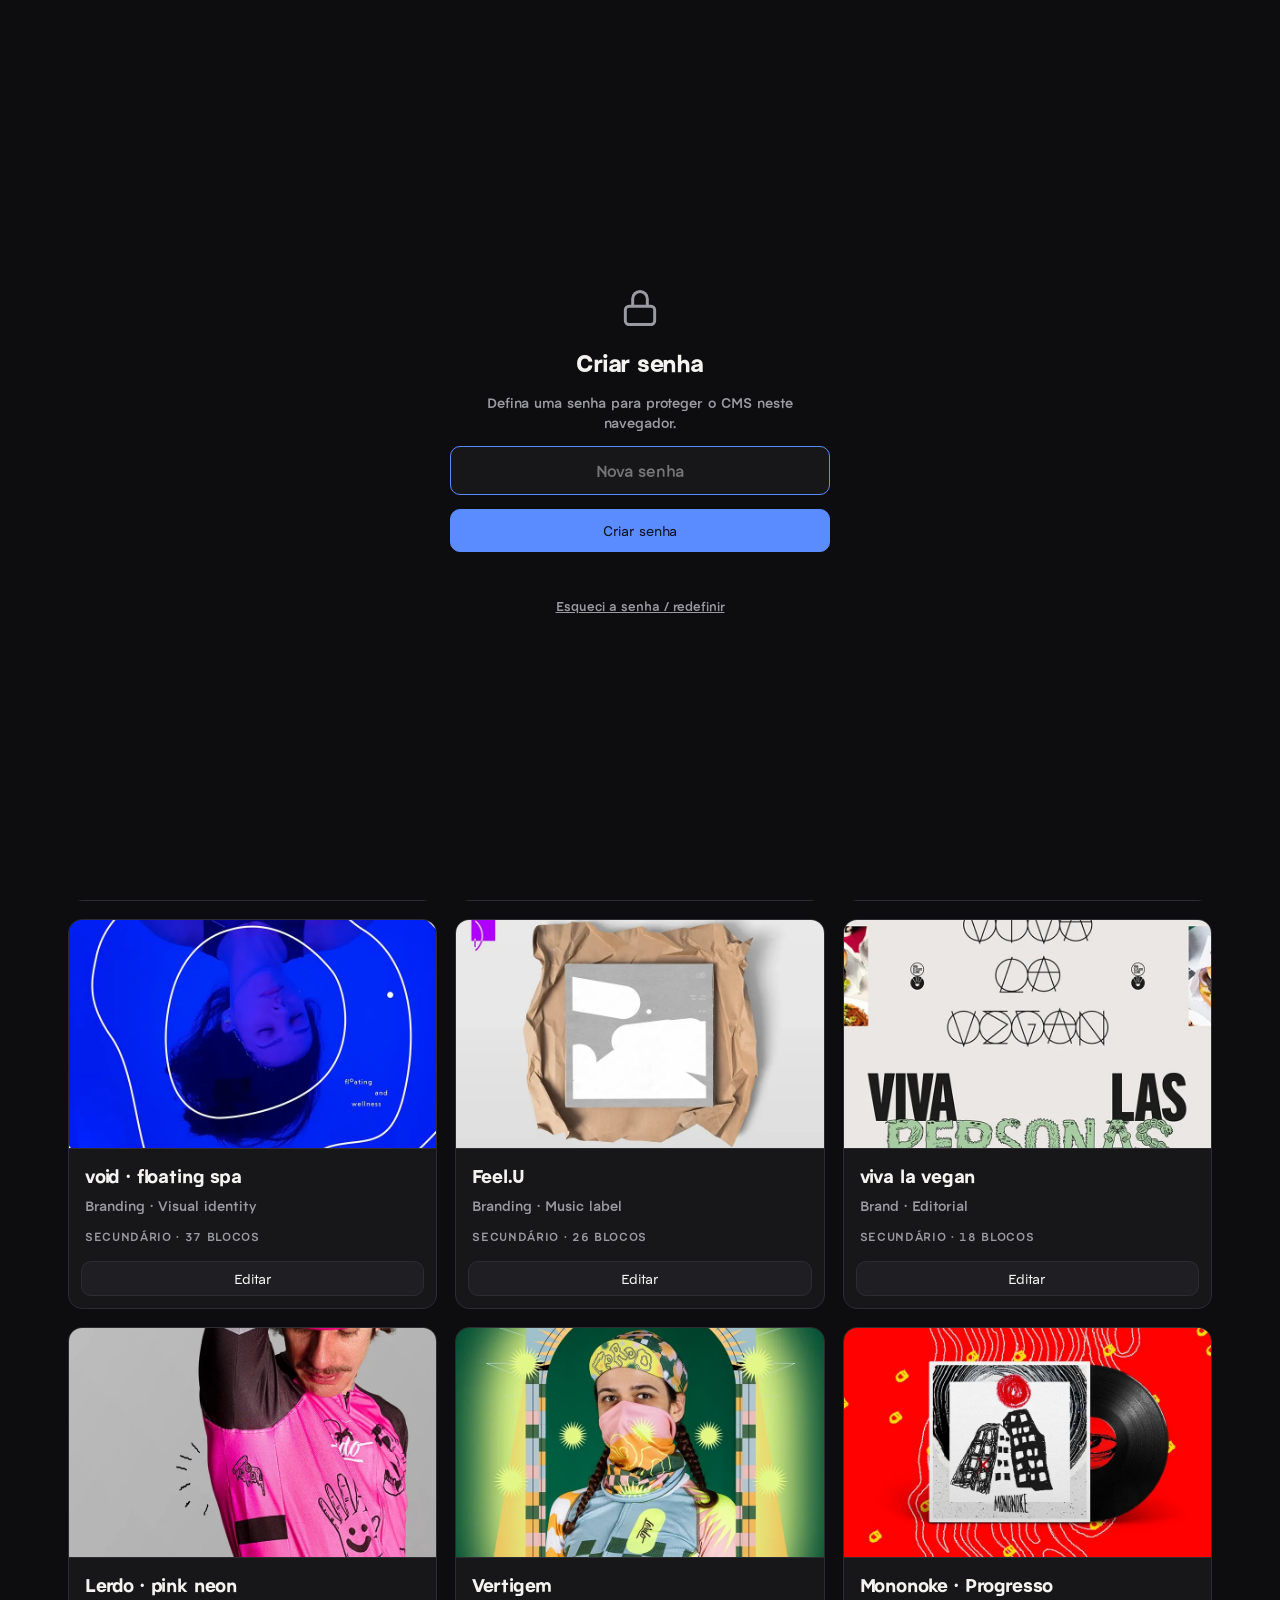
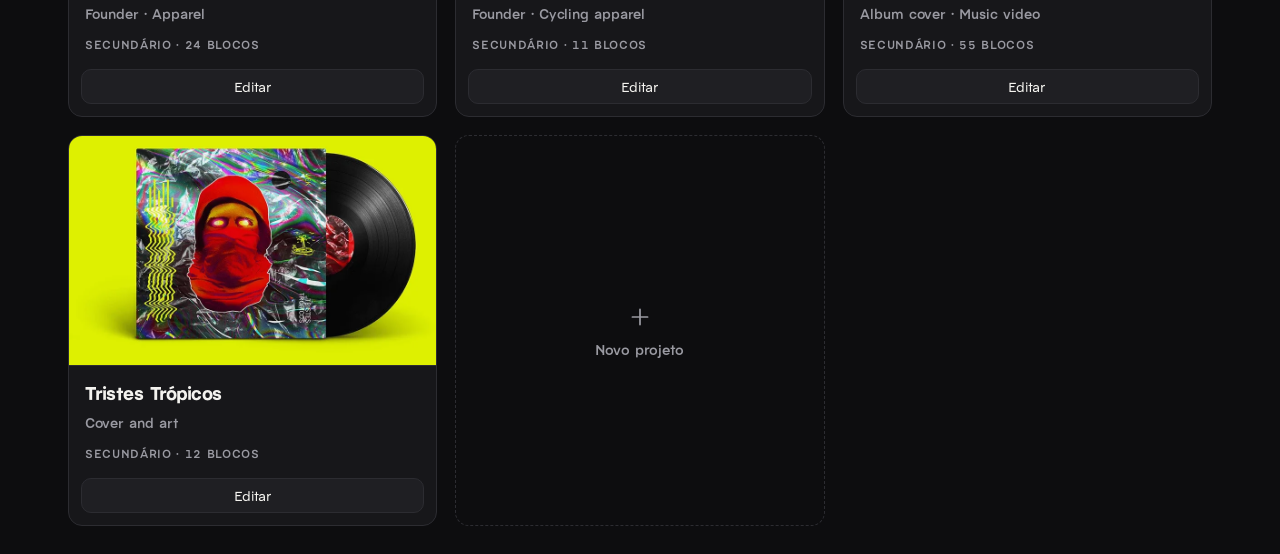
==== cms.html @ 08c8eddf "Deploy: move to marcoscarvalho.work on Vercel - vercel.json: port the Netlify _redirects (/solvefy, " ====
<!doctype html>
<html lang="pt-br">
<head>
<meta charset="utf-8" />
<meta name="viewport" content="width=device-width, initial-scale=1" />
<title>CMS de cases — Marcos Carvalho</title>
<style>
@font-face{font-family:"Pacaembu";src:url("fonts/Pacaembu-Regular.otf") format("opentype");font-weight:400;font-display:swap}
@font-face{font-family:"Pacaembu";src:url("fonts/Pacaembu-Medium.otf") format("opentype");font-weight:500;font-display:swap}
@font-face{font-family:"Pacaembu";src:url("fonts/Pacaembu-Bold.otf") format("opentype");font-weight:700;font-display:swap}

:root{
  --bg:#0d0d0f; --panel:#17171a; --panel-2:#1f1f23; --line:#2c2c31;
  --fg:#f4f3ef; --muted:#9a9aa2; --accent:#5b8cff; --danger:#ff5c6c; --ok:#48ff65;
  --radius:14px;
}
*{margin:0;padding:0;box-sizing:border-box}
html,body{height:100%}
body{
  font-family:"Pacaembu",system-ui,-apple-system,sans-serif;
  background:var(--bg);color:var(--fg);-webkit-font-smoothing:antialiased;
  font-size:15px;line-height:1.45;
}
button,input,textarea{font-family:inherit;color:inherit}
button{cursor:pointer;border:none;background:none}
a{color:var(--accent)}
::selection{background:var(--fg);color:var(--bg)}

/* ---------- top bar ---------- */
.topbar{
  position:sticky;top:0;z-index:20;display:flex;align-items:center;gap:16px;
  padding:18px 28px;background:rgba(13,13,15,.85);backdrop-filter:blur(10px);
  border-bottom:1px solid var(--line);
}
.topbar h1{font-weight:700;font-size:19px;letter-spacing:-.01em}
.topbar .count{color:var(--muted);font-size:13px}
.spacer{flex:1}
.btn{
  display:inline-flex;align-items:center;gap:8px;padding:9px 15px;border-radius:10px;
  background:var(--panel-2);border:1px solid var(--line);font-size:13px;font-weight:500;
  transition:background .15s,border-color .15s,transform .05s;
}
.btn:hover{background:#26262b;border-color:#3a3a41}
.btn:active{transform:translateY(1px)}
.btn.primary{background:var(--accent);border-color:var(--accent);color:#0a1024}
.btn.primary:hover{background:#7aa2ff}
.btn.ghost{background:transparent}
.btn.danger{color:var(--danger)}
.btn svg{width:15px;height:15px;stroke:currentColor;fill:none;stroke-width:2;stroke-linecap:round;stroke-linejoin:round}

/* ---------- board ---------- */
.board{
  max-width:1200px;margin:0 auto;padding:28px;
  display:grid;grid-template-columns:repeat(auto-fill,minmax(280px,1fr));gap:18px;
}
.card{
  background:var(--panel);border:1px solid var(--line);border-radius:var(--radius);
  overflow:hidden;display:flex;flex-direction:column;position:relative;
  transition:border-color .15s,box-shadow .15s,opacity .15s;
}
.card:hover{border-color:#3d3d44;box-shadow:0 8px 30px rgba(0,0,0,.35)}
.card.dragging{opacity:.4}
.card.drag-over{border-color:var(--accent)}
.card .cover{
  aspect-ratio:16/10;background:var(--panel-2);display:flex;align-items:center;justify-content:center;
  overflow:hidden;border-bottom:1px solid var(--line);
}
.card .cover img{width:100%;height:100%;object-fit:cover;display:block}
.card .cover .ph{color:#43434b;font-size:12px;letter-spacing:.18em;text-transform:uppercase}
.card .body{padding:15px 16px 16px;display:flex;flex-direction:column;gap:8px;flex:1}
.card .title{font-weight:700;font-size:17px;letter-spacing:-.01em;word-break:break-word}
.card .excerpt{color:var(--muted);font-size:13px;line-height:1.4;
  display:-webkit-box;-webkit-line-clamp:2;-webkit-box-orient:vertical;overflow:hidden}
.card .meta{margin-top:auto;display:flex;align-items:center;gap:12px;color:var(--muted);
  font-size:11px;letter-spacing:.06em;text-transform:uppercase;padding-top:6px}
.card .meta .dot{width:3px;height:3px;border-radius:50%;background:currentColor;opacity:.5}
.card .actions{display:flex;gap:6px;padding:0 12px 12px}
.card .actions .btn{flex:1;justify-content:center;padding:8px}
.card .handle{
  position:absolute;top:10px;left:10px;z-index:2;width:28px;height:28px;border-radius:8px;
  background:rgba(13,13,15,.6);display:flex;align-items:center;justify-content:center;
  color:var(--muted);cursor:grab;opacity:0;transition:opacity .15s;backdrop-filter:blur(4px);
}
.card:hover .handle{opacity:1}
.card .handle:active{cursor:grabbing}

/* new-project tile */
.add-tile{
  border:1.5px dashed var(--line);border-radius:var(--radius);min-height:200px;
  display:flex;flex-direction:column;align-items:center;justify-content:center;gap:10px;
  color:var(--muted);background:transparent;transition:border-color .15s,color .15s,background .15s;
}
.add-tile:hover{border-color:var(--accent);color:var(--fg);background:rgba(91,140,255,.05)}
.add-tile svg{width:26px;height:26px;stroke:currentColor;fill:none;stroke-width:1.6;stroke-linecap:round}

.empty{grid-column:1/-1;text-align:center;color:var(--muted);padding:80px 20px}
.empty h2{font-weight:700;font-size:22px;color:var(--fg);margin-bottom:8px}

/* ---------- editor drawer ---------- */
.overlay{
  position:fixed;inset:0;z-index:40;background:rgba(0,0,0,.55);backdrop-filter:blur(3px);
  opacity:0;pointer-events:none;transition:opacity .25s;
}
.overlay.open{opacity:1;pointer-events:auto}
.drawer{
  position:fixed;top:0;right:0;bottom:0;z-index:50;width:min(680px,100%);
  background:var(--bg);border-left:1px solid var(--line);
  transform:translateX(100%);transition:transform .3s cubic-bezier(.4,0,.2,1);
  display:flex;flex-direction:column;
}
.drawer.open{transform:translateX(0)}
.drawer .dhead{
  display:flex;align-items:center;gap:12px;padding:18px 22px;border-bottom:1px solid var(--line);
}
.drawer .dhead .titlefield{
  flex:1;background:transparent;border:none;font-size:22px;font-weight:700;letter-spacing:-.01em;
  padding:6px 0;outline:none;
}
.drawer .dhead .titlefield::placeholder{color:#43434b}
.drawer .dbody{flex:1;overflow-y:auto;padding:20px 22px 40px}
.drawer .dfoot{
  display:flex;gap:10px;padding:14px 22px;border-top:1px solid var(--line);align-items:center;
}
.saved{color:var(--muted);font-size:12px;display:flex;align-items:center;gap:6px}
.saved .dot{width:6px;height:6px;border-radius:50%;background:var(--ok)}

/* blocks */
.blocks{display:flex;flex-direction:column;gap:12px}
.block{
  background:var(--panel);border:1px solid var(--line);border-radius:12px;overflow:hidden;
  transition:border-color .15s,opacity .15s;
}
.block.dragging{opacity:.4}
.block.drag-over{border-color:var(--accent)}
.block .bhead{
  display:flex;align-items:center;gap:8px;padding:8px 10px;background:var(--panel-2);
  border-bottom:1px solid var(--line);
}
.block .bhead .btype{font-size:11px;letter-spacing:.12em;text-transform:uppercase;color:var(--muted);font-weight:500}
.block .bhead .bhandle{cursor:grab;color:#54545c;display:flex;padding:2px}
.block .bhead .bhandle:active{cursor:grabbing}
.block .bhead .bhandle svg{width:16px;height:16px;stroke:currentColor;fill:none;stroke-width:2}
.block .bhead .del{margin-left:auto;color:var(--muted);font-size:12px;padding:4px 8px;border-radius:6px}
.block .bhead .del:hover{color:var(--danger);background:rgba(255,92,108,.1)}
.block .bcontent{padding:12px}
.block textarea{
  width:100%;background:transparent;border:none;resize:vertical;min-height:70px;
  font-size:15px;line-height:1.5;outline:none;
}
.block .linkrow{display:flex;flex-direction:column;gap:8px}
.block .linkrow input{
  width:100%;background:var(--panel-2);border:1px solid var(--line);border-radius:8px;
  padding:9px 11px;font-size:14px;outline:none;
}
.block .linkrow input:focus{border-color:var(--accent)}
.block .linkrow .preview{font-size:12px;color:var(--muted);word-break:break-all}
.ytprev{display:flex;align-items:center;gap:10px}
.ytprev img{width:80px;height:45px;object-fit:cover;border-radius:6px;flex:none}
.ytprev span{font-size:12px;color:var(--muted)}
.block .imgwrap{position:relative;border-radius:8px;overflow:hidden;background:var(--panel-2)}
.block .imgwrap img{width:100%;max-height:340px;object-fit:contain;display:block}
.block .vidwrap video{width:100%;max-height:340px;display:block;background:#000}
.block .imgwrap.empty{
  aspect-ratio:16/9;display:flex;flex-direction:column;align-items:center;justify-content:center;
  gap:8px;color:var(--muted);cursor:pointer;border:1.5px dashed var(--line);
}
.block .imgwrap.empty:hover{border-color:var(--accent);color:var(--fg)}
.block .imgwrap.empty svg{width:24px;height:24px;stroke:currentColor;fill:none;stroke-width:1.6}
.block .imgwrap .replace{
  position:absolute;top:8px;right:8px;padding:6px 10px;font-size:12px;border-radius:8px;
  background:rgba(13,13,15,.7);border:1px solid var(--line);opacity:0;transition:opacity .15s;
}
.block .imgwrap:hover .replace{opacity:1}
.block .caption{
  width:100%;background:transparent;border:none;border-top:1px solid var(--line);
  padding:9px 12px;font-size:13px;color:var(--muted);outline:none;
}

.addblocks{display:flex;gap:8px;flex-wrap:wrap;margin-top:16px}
.addblocks .btn{flex:1;justify-content:center;min-width:120px}

.blocks-empty{text-align:center;color:var(--muted);padding:36px 20px;
  border:1.5px dashed var(--line);border-radius:12px;font-size:14px}

/* toast */
.toast{
  position:fixed;bottom:22px;left:50%;transform:translateX(-50%) translateY(20px);z-index:80;
  background:var(--panel-2);border:1px solid var(--line);border-radius:10px;padding:11px 18px;
  font-size:13px;opacity:0;pointer-events:none;transition:opacity .2s,transform .2s;
  box-shadow:0 10px 40px rgba(0,0,0,.5);
}
.toast.show{opacity:1;transform:translateX(-50%) translateY(0)}

.hidden{display:none!important}

/* ---------- lock screen ---------- */
.lock{position:fixed;inset:0;z-index:100;background:var(--bg);display:flex;align-items:center;justify-content:center;padding:24px}
.lockbox{width:min(380px,100%);text-align:center;display:flex;flex-direction:column;gap:14px}
.lockbox .lockicon{width:44px;height:44px;margin:0 auto 4px;color:var(--muted)}
.lockbox .lockicon svg{width:100%;height:100%;stroke:currentColor;fill:none;stroke-width:1.6}
.lockbox h2{font-weight:700;font-size:22px;letter-spacing:-.01em}
.lockbox .muted{color:var(--muted);font-size:13px;line-height:1.5}
.lockbox input{background:var(--panel);border:1px solid var(--line);border-radius:10px;padding:13px 14px;font-size:15px;text-align:center;outline:none}
.lockbox input:focus{border-color:var(--accent)}
.lockbox .btn{justify-content:center;padding:12px}
.lockerr{color:var(--danger);font-size:13px;min-height:18px}
.linky{color:var(--muted);font-size:12px;text-decoration:underline;background:none;border:none}
.linky:hover{color:var(--fg)}

/* ---------- home config in editor ---------- */
.sectlabel{font-size:11px;letter-spacing:.14em;text-transform:uppercase;color:var(--muted);font-weight:500;margin:22px 0 12px}
.homecfg{background:var(--panel);border:1px solid var(--line);border-radius:12px;padding:16px;display:flex;flex-direction:column;gap:14px}
.cfgrow label,.cfgrow.two label{display:flex;flex-direction:column;gap:6px;font-size:12px;color:var(--muted);letter-spacing:.02em}
.cfgrow.two{display:grid;grid-template-columns:1fr 200px;gap:12px}
.homecfg input,.homecfg select{background:var(--panel-2);border:1px solid var(--line);border-radius:8px;padding:9px 11px;font-size:14px;color:var(--fg);outline:none}
.homecfg input:focus,.homecfg select:focus{border-color:var(--accent)}
.cfgtoggles{display:flex;gap:20px;flex-wrap:wrap}
.cfghint{font-size:12px;color:var(--muted);line-height:1.5;margin-top:12px}
.chk{display:flex;align-items:center;gap:8px;font-size:13px;color:var(--fg);cursor:pointer}
.chk input{width:16px;height:16px;accent-color:var(--accent)}
.hoverpick .hoverlabel{font-size:12px;color:var(--muted);margin-bottom:8px}
.hoverthumbs{display:flex;gap:8px;flex-wrap:wrap}
.hthumb{width:74px;height:52px;border-radius:8px;border:2px solid var(--line);overflow:hidden;background:var(--panel-2);
  display:flex;align-items:center;justify-content:center;font-size:11px;color:var(--muted);padding:0;position:relative}
.hthumb img{width:100%;height:100%;object-fit:cover}
.hthumb.sel{border-color:var(--accent)}
.hthumb.up,.hthumb.none{border-style:dashed;flex-direction:column}
.hthumb .ord{position:absolute;top:3px;left:3px;min-width:16px;height:16px;padding:0 4px;border-radius:8px;
  background:var(--accent);color:#0a1024;font-size:11px;font-weight:700;display:flex;align-items:center;justify-content:center;line-height:1}
.hthumb:hover{border-color:#3d3d44}
.hthumb.sel:hover{border-color:var(--accent)}
.card.hiddenproj{opacity:.5}
.card .badge{position:absolute;top:10px;right:10px;z-index:2;font-size:10px;letter-spacing:.1em;text-transform:uppercase;
  background:rgba(13,13,15,.7);border:1px solid var(--line);border-radius:6px;padding:3px 7px;color:var(--muted);backdrop-filter:blur(4px)}

/* ---------- subprojects ---------- */
.dhead .backbtn{display:flex;align-items:center;justify-content:center;padding:8px}
.dhead .backbtn svg{width:18px;height:18px;stroke:currentColor;fill:none;stroke-width:2}
.subs{display:flex;flex-direction:column;gap:8px}
.subitem{display:flex;align-items:center;gap:10px;background:var(--panel);border:1px solid var(--line);
  border-radius:10px;padding:10px 12px;transition:border-color .15s,opacity .15s}
.subitem.dragging{opacity:.4}
.subitem.drag-over{border-color:var(--accent)}
.subitem .shandle{cursor:grab;color:#54545c;display:flex}
.subitem .shandle:active{cursor:grabbing}
.subitem .shandle svg{width:15px;height:15px;stroke:currentColor;fill:none;stroke-width:2}
.subitem .stitle{font-weight:500;flex:1;word-break:break-word}
.subitem .scount{color:var(--muted);font-size:12px;white-space:nowrap}
.btn.xs{padding:6px 11px;font-size:12px}
.subs-empty{color:var(--muted);font-size:13px;border:1.5px dashed var(--line);border-radius:10px;padding:16px;text-align:center;line-height:1.5}
/* ---- home editor galleries ---- */
.sgal{display:grid;grid-template-columns:repeat(auto-fill,minmax(92px,1fr));gap:10px}
.sgal:empty::after{content:"Nenhuma imagem ainda.";color:var(--muted);font-size:13px;grid-column:1/-1;padding:14px 2px}
.stile{position:relative;border:1px solid var(--line);border-radius:9px;overflow:hidden;background:var(--panel-2);aspect-ratio:1;cursor:grab}
.stile.dragging{opacity:.35}
.stile.over{outline:2px solid var(--accent);outline-offset:-2px}
.stile img{width:100%;height:100%;object-fit:cover;display:block;pointer-events:none}
.stile .rm{position:absolute;top:5px;right:5px;width:22px;height:22px;border:0;border-radius:6px;background:rgba(13,13,15,.72);color:#fff;display:flex;align-items:center;justify-content:center;font-size:13px;cursor:pointer;opacity:0;transition:opacity .12s}
.stile:hover .rm{opacity:1}
.stile .sym{position:absolute;bottom:5px;left:5px;display:flex;align-items:center;gap:4px;font-size:9px;letter-spacing:.04em;text-transform:uppercase;color:#fff;background:rgba(13,13,15,.72);border-radius:5px;padding:3px 6px;cursor:pointer;user-select:none}
.stile .sym input{margin:0;width:11px;height:11px}
.stile .ord{position:absolute;top:5px;left:5px;font-size:9px;color:#fff;background:rgba(13,13,15,.6);border-radius:5px;padding:2px 5px}

/* ---- pick-from-cases modal ---- */
.pickmodal{position:fixed;top:50%;left:50%;transform:translate(-50%,-48%);z-index:60;width:min(1120px,94vw);max-height:88vh;
  background:var(--bg);border:1px solid var(--line);border-radius:16px;display:flex;flex-direction:column;
  opacity:0;pointer-events:none;transition:opacity .2s, transform .2s}
.pickmodal.open{opacity:1;pointer-events:auto;transform:translate(-50%,-50%)}
.pickhead,.pickfoot{display:flex;align-items:center;gap:12px;padding:16px 20px;border-bottom:1px solid var(--line)}
.pickfoot{border-bottom:0;border-top:1px solid var(--line)}
.pickgrid{overflow-y:auto;padding:6px 20px 18px}
.picksec-h{position:sticky;top:0;background:var(--bg);z-index:2;display:flex;align-items:baseline;gap:8px;
  padding:14px 2px 9px;font-size:11px;letter-spacing:.14em;text-transform:uppercase;color:var(--muted);
  border-bottom:1px solid var(--line);margin-bottom:10px}
.picksec-h .n{color:#54545c;letter-spacing:.06em}
.picksec-grid{display:grid;grid-template-columns:repeat(auto-fill,minmax(132px,1fr));gap:8px;margin-bottom:20px}
.pickcell{position:relative;height:100px;border:1px solid var(--line);border-radius:8px;overflow:hidden;cursor:pointer;
  background:var(--panel-2);transition:border-color .12s,transform .06s}
.pickcell:hover{border-color:#3d3d44}
.pickcell:active{transform:scale(.98)}
.pickcell img{width:100%;height:100%;object-fit:cover;display:block}
.pickcell.sel{outline:3px solid var(--accent);outline-offset:-3px}
.pickcell.sel::after{content:"✓";position:absolute;top:5px;right:6px;color:#fff;background:var(--accent);width:20px;height:20px;border-radius:50%;display:flex;align-items:center;justify-content:center;font-size:12px;box-shadow:0 2px 6px rgba(0,0,0,.4)}

/* ---- image grouping (justified rows on the case) ---- */
.bsel{display:inline-flex;align-items:center;gap:5px;font-size:11px;letter-spacing:.06em;text-transform:uppercase;
  color:var(--muted);cursor:pointer;margin-left:auto;user-select:none}
.bsel input{width:13px;height:13px;margin:0;accent-color:var(--accent)}
.block .bhead .del{margin-left:12px}
.block.imgblock .bhead .del{margin-left:12px}
.block.grouped{border-color:#3a5bd0}
.block.grouped::before{content:"";position:absolute;left:0;top:0;bottom:0;width:3px;background:var(--accent);border-radius:3px 0 0 3px}
.grpbadge{font-size:10px;letter-spacing:.06em;text-transform:uppercase;color:var(--accent);
  background:rgba(91,140,255,.12);border:1px solid rgba(91,140,255,.4);border-radius:6px;padding:3px 8px;cursor:pointer;margin-left:auto}
.grpbadge:hover{background:rgba(91,140,255,.22)}
.grpbadge + .bsel{margin-left:12px}
.grpbar{position:sticky;top:0;z-index:5;display:flex;align-items:center;gap:10px;
  background:var(--panel-2);border:1px solid var(--accent);border-radius:10px;padding:10px 14px;margin-bottom:14px}
.grpbar span{font-size:13px;color:var(--fg);margin-right:auto}

/* ---- chapter stat tiles editor ---- */
.statlist{display:flex;flex-direction:column;gap:8px}
.statrow{display:flex;gap:8px;align-items:center}
.statrow input{background:var(--panel-2);border:1px solid var(--line);border-radius:9px;padding:10px 12px;color:var(--fg);font-size:13px;outline:none}
.statrow input:focus{border-color:var(--accent)}
.statrow .statv{flex:0 0 130px;font-weight:600}
.statrow .statl{flex:1;min-width:0}
.statdel{color:var(--muted);padding:8px 10px;border-radius:7px;font-size:12px;flex:0 0 auto}
.statdel:hover{color:var(--danger);background:rgba(255,92,108,.1)}

/* ---- publish button ---- */
.btn.publish{background:#2f8f4e;border-color:#2f8f4e;color:#fff}
.btn.publish:hover{background:#37a65b;border-color:#37a65b}
.btn.publish:disabled{opacity:.6;cursor:default}
.btn.publish.busy{pointer-events:none}

/* ---- publish result banner (big, stays until closed) ---- */
.pubresult{position:fixed;top:16px;left:50%;transform:translateX(-50%) translateY(-16px);z-index:80;
  display:none;align-items:center;gap:14px;max-width:min(680px,92vw);
  padding:15px 16px 15px 18px;border-radius:14px;border:1px solid var(--line);
  background:var(--panel);box-shadow:0 18px 50px rgba(0,0,0,.45);opacity:0;transition:opacity .2s,transform .2s}
.pubresult.show{display:flex;opacity:1;transform:translateX(-50%) translateY(0)}
.pubresult .pr-icon{flex:0 0 auto;width:28px;height:28px;border-radius:50%;display:flex;align-items:center;justify-content:center;
  font-size:15px;font-weight:700;color:#fff}
.pubresult.busy .pr-icon{background:var(--accent)}
.pubresult.busy .pr-icon::after{content:"";width:13px;height:13px;border:2px solid rgba(255,255,255,.4);border-top-color:#fff;border-radius:50%;animation:prspin .7s linear infinite}
@keyframes prspin{to{transform:rotate(360deg)}}
.pubresult.ok .pr-icon{background:#2f8f4e}
.pubresult.ok .pr-icon::after{content:"✓"}
.pubresult.err .pr-icon{background:var(--danger)}
.pubresult.err .pr-icon::after{content:"!"}
.pubresult.warn .pr-icon{background:#c98a1e}
.pubresult.warn .pr-icon::after{content:"↑"}
.pubresult .pr-body{min-width:0;flex:1}
.pubresult .pr-msg{font-size:13.5px;line-height:1.4;color:var(--fg);word-break:break-word}
.pubresult .pr-link{display:inline-block;margin-top:4px;font-size:12.5px;color:var(--accent)}
.pubresult .pr-link:empty{display:none}
.pubresult .pr-close{flex:0 0 auto;color:var(--muted);font-size:14px;padding:4px 8px;border-radius:7px}
.pubresult .pr-close:hover{color:var(--fg);background:var(--panel-2)}
</style>
</head>
<body>

<div class="lock" id="lock">
  <div class="lockbox">
    <div class="lockicon"><svg viewBox="0 0 24 24"><rect x="4" y="11" width="16" height="10" rx="2"/><path d="M8 11V7a4 4 0 0 1 8 0v4"/></svg></div>
    <h2 id="lockTitle">Área protegida</h2>
    <p class="muted" id="lockMsg">Digite a senha para acessar o CMS.</p>
    <input type="password" id="lockInput" placeholder="Senha" autocomplete="current-password" />
    <button class="btn primary" id="lockBtn">Entrar</button>
    <div class="lockerr" id="lockErr"></div>
    <button class="linky" id="lockReset">Esqueci a senha / redefinir</button>
  </div>
</div>

<div class="topbar">
  <h1>Cases</h1>
  <span class="count" id="count"></span>
  <div class="spacer"></div>
  <button class="btn ghost" id="pullBtn" title="Recarregar os cases publicados (data/projects.json)">
    <svg viewBox="0 0 24 24"><path d="M23 4v6h-6"/><path d="M20.49 15a9 9 0 1 1-2.12-9.36L23 10"/></svg>
    Puxar do site
  </button>
  <button class="btn ghost" id="importBtn" title="Importar JSON">
    <svg viewBox="0 0 24 24"><path d="M21 15v4a2 2 0 0 1-2 2H5a2 2 0 0 1-2-2v-4"/><path d="M7 10l5 5 5-5"/><path d="M12 15V3"/></svg>
    Importar
  </button>
  <button class="btn ghost" id="exportBtn" title="Exportar JSON">
    <svg viewBox="0 0 24 24"><path d="M21 15v4a2 2 0 0 1-2 2H5a2 2 0 0 1-2-2v-4"/><path d="M7 10l5-5 5 5"/><path d="M12 15V3"/></svg>
    Exportar
  </button>
  <button class="btn" id="homeBtn" title="Editar a home: montagem de abertura e grade de craft">
    <svg viewBox="0 0 24 24"><path d="M3 9l9-7 9 7v11a2 2 0 0 1-2 2H5a2 2 0 0 1-2-2z"/><path d="M9 22V12h6v10"/></svg>
    Home
  </button>
  <button class="btn primary" id="newBtn">
    <svg viewBox="0 0 24 24"><path d="M12 5v14M5 12h14"/></svg>
    Novo projeto
  </button>
  <button class="btn publish" id="publishBtn" title="Publicar direto no site (commit no repo → Vercel)">
    <svg viewBox="0 0 24 24"><path d="M12 19V5"/><path d="M5 12l7-7 7 7"/></svg>
    Publicar
  </button>
</div>

<div class="board" id="board"></div>

<!-- editor -->
<div class="overlay" id="overlay"></div>
<div class="drawer" id="drawer" aria-hidden="true">
  <div class="dhead">
    <button class="btn ghost backbtn hidden" id="backBtn" title="Voltar ao projeto">
      <svg viewBox="0 0 24 24"><path d="M15 18l-6-6 6-6"/></svg>
    </button>
    <input class="titlefield" id="titleField" placeholder="Nome do projeto" />
    <button class="btn ghost" id="closeBtn" title="Fechar (Esc)">
      <svg viewBox="0 0 24 24" style="width:16px;height:16px;stroke:currentColor;fill:none;stroke-width:2"><path d="M18 6L6 18M6 6l12 12"/></svg>
    </button>
  </div>
  <div class="dbody">
    <div class="sectlabel">Aparência na home</div>
    <div class="homecfg">
      <div class="cfgrow"><label>Categoria / subtítulo
        <input id="cfgMeta" placeholder="Ex.: Product design · Fintech growth" /></label></div>
      <div id="projOnly">
        <div class="cfgtoggles">
          <label class="chk"><input type="checkbox" id="cfgVisible" /> Mostrar na home</label>
          <label class="chk"><input type="checkbox" id="cfgSecondary" /> Estilo secundário (arte)</label>
        </div>
        <p class="cfghint">Ao clicar na home, este projeto abre a página de case interna (nunca vai para o Behance).</p>
      </div>
      <div class="hoverpick">
        <div class="hoverlabel">Imagens do hover <span style="opacity:.7">— escolha uma ou várias; com 2+ elas rodam como um gif no hover</span></div>
        <div class="hoverthumbs" id="hoverThumbs"></div>
      </div>
    </div>

    <div id="chHighlight" class="hidden">
      <div class="sectlabel">Números em destaque <span style="opacity:.7">— viram uma faixa de stats no capítulo</span></div>
      <div class="statlist" id="statList"></div>
      <button class="btn" id="addStatBtn" style="margin-top:10px">
        <svg viewBox="0 0 24 24" style="width:14px;height:14px;stroke:currentColor;fill:none;stroke-width:2"><path d="M12 5v14M5 12h14"/></svg>
        Adicionar número
      </button>
      <p class="cfghint">Cada item vira um tile (número grande + rótulo), lado a lado. As imagens do “Conteúdo do subprojeto” viram uma galeria horizontal abaixo do capítulo.</p>
    </div>

    <div id="subSection">
      <div class="sectlabel">Subprojetos</div>
      <div class="subs" id="subs"></div>
      <button class="btn" id="addSubBtn" style="margin-top:10px;width:100%;justify-content:center">
        <svg viewBox="0 0 24 24" style="width:15px;height:15px;stroke:currentColor;fill:none;stroke-width:2"><path d="M12 5v14M5 12h14"/></svg>
        Novo subprojeto
      </button>
    </div>

    <div class="sectlabel" id="contentLabel">Conteúdo</div>
    <div class="blocks" id="blocks"></div>
    <div class="addblocks">
      <button class="btn" data-add="text"><svg viewBox="0 0 24 24"><path d="M4 7h16M4 12h16M4 17h10"/></svg> Texto</button>
      <button class="btn" data-add="image"><svg viewBox="0 0 24 24"><rect x="3" y="3" width="18" height="18" rx="2"/><circle cx="8.5" cy="8.5" r="1.5"/><path d="M21 15l-5-5L5 21"/></svg> Imagem</button>
      <button class="btn" data-add="video"><svg viewBox="0 0 24 24"><rect x="2" y="5" width="15" height="14" rx="2"/><path d="M17 10l5-3v10l-5-3z"/></svg> Vídeo</button>
      <button class="btn" data-add="link"><svg viewBox="0 0 24 24"><path d="M10 13a5 5 0 0 0 7 0l3-3a5 5 0 0 0-7-7l-1 1"/><path d="M14 11a5 5 0 0 0-7 0l-3 3a5 5 0 0 0 7 7l1-1"/></svg> Link</button>
    </div>
  </div>
  <div class="dfoot">
    <span class="saved"><span class="dot"></span> Salvo automaticamente</span>
    <div class="spacer"></div>
    <button class="btn danger" id="deleteBtn">Excluir projeto</button>
    <button class="btn primary" id="doneBtn">Concluído</button>
  </div>
</div>

<!-- HOME editor: opening montage + craft grid -->
<div class="overlay" id="siteOverlay"></div>
<div class="drawer" id="siteDrawer" aria-hidden="true">
  <div class="dhead">
    <div class="titlefield" style="cursor:default">Home do site</div>
    <button class="btn ghost" id="siteClose" title="Fechar (Esc)">
      <svg viewBox="0 0 24 24" style="width:16px;height:16px;stroke:currentColor;fill:none;stroke-width:2"><path d="M18 6L6 18M6 6l12 12"/></svg>
    </button>
  </div>
  <div class="dbody">
    <div class="sectlabel">Montagem de abertura <span style="opacity:.7">— o flash de imagens logo após o loader</span></div>
    <div class="sgal" id="galMontage"></div>
    <div class="addblocks">
      <button class="btn" id="montUpload"><svg viewBox="0 0 24 24"><path d="M21 15v4a2 2 0 0 1-2 2H5a2 2 0 0 1-2-2v-4"/><path d="M7 10l5-5 5 5"/><path d="M12 15V3"/></svg> Enviar imagens</button>
      <button class="btn" id="montFromCases"><svg viewBox="0 0 24 24"><rect x="3" y="3" width="18" height="18" rx="2"/><path d="M3 15l5-5 4 4 3-3 6 6"/></svg> Escolher dos cases</button>
    </div>
    <p class="cfghint">Marque “logo” nas marcas CEROL (SVG) — elas aparecem centralizadas; as fotos ocupam a tela inteira. Arraste para reordenar.</p>

    <div class="sectlabel" style="margin-top:30px">Craft <span style="opacity:.7">— a grade solta abaixo dos cases</span></div>
    <div class="sgal" id="galCraft"></div>
    <div class="addblocks">
      <button class="btn" id="craftUpload"><svg viewBox="0 0 24 24"><path d="M21 15v4a2 2 0 0 1-2 2H5a2 2 0 0 1-2-2v-4"/><path d="M7 10l5-5 5 5"/><path d="M12 15V3"/></svg> Enviar imagens</button>
      <button class="btn" id="craftFromCases"><svg viewBox="0 0 24 24"><rect x="3" y="3" width="18" height="18" rx="2"/><path d="M3 15l5-5 4 4 3-3 6 6"/></svg> Escolher dos cases</button>
    </div>
    <p class="cfghint">Arraste para reordenar. Clicar em um tile na home abre a imagem grande (lightbox).</p>
  </div>
  <div class="dfoot">
    <span class="saved"><span class="dot"></span> Salvo automaticamente</span>
    <div class="spacer"></div>
    <button class="btn primary" id="siteDone">Concluído</button>
  </div>
</div>

<!-- picker: choose images already used in the cases -->
<div class="overlay" id="pickOverlay"></div>
<div class="pickmodal" id="pickModal" aria-hidden="true">
  <div class="pickhead"><b id="pickTitle">Escolher imagens</b><button class="btn ghost" id="pickClose"><svg viewBox="0 0 24 24" style="width:16px;height:16px;stroke:currentColor;fill:none;stroke-width:2"><path d="M18 6L6 18M6 6l12 12"/></svg></button></div>
  <div class="pickgrid" id="pickGrid"></div>
  <div class="pickfoot"><span id="pickCount" class="cfghint" style="margin:0"></span><div class="spacer"></div><button class="btn primary" id="pickAdd">Adicionar selecionadas</button></div>
</div>

<input type="file" id="filePicker" accept="image/*" class="hidden" />
<input type="file" id="videoPicker" accept="video/*" class="hidden" />
<input type="file" id="siteUpload" accept="image/*" multiple class="hidden" />
<div class="toast" id="toast"></div>

<!-- prominent publish result (stays until closed) -->
<div class="pubresult" id="pubResult" aria-hidden="true">
  <span class="pr-icon" id="prIcon"></span>
  <div class="pr-body"><div class="pr-msg" id="prMsg"></div><a class="pr-link" id="prLink" target="_blank" rel="noopener"></a></div>
  <button class="pr-close" id="prClose" aria-label="Fechar">✕</button>
</div>

<script>
'use strict';

/* ============ storage ============ */
const KEY = 'projects-crm-v1';
const uid = () => Date.now().toString(36) + Math.random().toString(36).slice(2, 7);

/* ============ IndexedDB blob store, for video ============
   localStorage has a low ceiling (a real few-second phone clip is easily
   10-50MB) and every project shares one JSON blob there, so a single video
   can blow the whole thing past quota — it looked like it saved (the block
   render is driven by in-memory state) but silently never persisted, so it
   vanished on the next load. IndexedDB is built for exactly this: it stores
   the actual Blob (no base64 bloat) with a quota in the hundreds of MB. */
const MEDIA_DB = 'cms-media-v1', MEDIA_STORE = 'blobs';
function openMediaDB(){
  return new Promise((resolve, reject) => {
    const req = indexedDB.open(MEDIA_DB, 1);
    req.onupgradeneeded = () => { req.result.createObjectStore(MEDIA_STORE); };
    req.onsuccess = () => resolve(req.result);
    req.onerror = () => reject(req.error);
  });
}
async function putMediaBlob(id, blob){
  const db = await openMediaDB();
  return new Promise((resolve, reject) => {
    const tx = db.transaction(MEDIA_STORE, 'readwrite');
    tx.objectStore(MEDIA_STORE).put(blob, id);
    tx.oncomplete = () => resolve();
    tx.onerror = () => reject(tx.error);
  });
}
async function getMediaBlob(id){
  const db = await openMediaDB();
  return new Promise((resolve, reject) => {
    const tx = db.transaction(MEDIA_STORE, 'readonly');
    const req = tx.objectStore(MEDIA_STORE).get(id);
    req.onsuccess = () => resolve(req.result || null);
    req.onerror = () => reject(req.error);
  });
}
function deleteMediaBlob(id){
  return openMediaDB().then(db => new Promise((resolve) => {
    const tx = db.transaction(MEDIA_STORE, 'readwrite');
    tx.objectStore(MEDIA_STORE).delete(id);
    tx.oncomplete = () => resolve();
    tx.onerror = () => resolve(); // best effort, don't block on cleanup failures
  }));
}

let state = load();
function load(){
  try { const raw = localStorage.getItem(KEY); if (raw) return JSON.parse(raw); }
  catch(e){ console.warn('load failed', e); }
  return { projects: [] };
}
let saveTimer;
function save(){
  clearTimeout(saveTimer);
  saveTimer = setTimeout(() => {
    try { localStorage.setItem(KEY, JSON.stringify(state)); }
    catch(e){ toast('Não foi possível salvar (armazenamento cheio?). Exporte um backup.'); }
  }, 200);
}

/* ============ YouTube link detection (shared logic, also in projeto.html) ============ */
function youtubeId(url){
  if (!url) return null;
  try {
    const u = new URL(url, location.href);
    const host = u.hostname.replace(/^www\./, '').replace(/^m\./, '');
    if (host === 'youtu.be') return u.pathname.slice(1).split('/')[0] || null;
    if (host === 'youtube.com' || host === 'music.youtube.com'){
      if (u.pathname === '/watch') return u.searchParams.get('v');
      let m = u.pathname.match(/^\/embed\/([^/?]+)/); if (m) return m[1];
      m = u.pathname.match(/^\/shorts\/([^/?]+)/); if (m) return m[1];
    }
  } catch(e){}
  return null;
}

/* ============ image downscale (keep localStorage small) ============ */
function isGif(file){ return file.type === 'image/gif' || /\.gif$/i.test(file.name || ''); }

function fileToScaledDataURL(file, maxDim = 1400, quality = 0.85){
  return new Promise((resolve, reject) => {
    /* GIFs can't go through the canvas resize below: drawImage only grabs
       the first frame, so redrawing would silently flatten the animation
       into a still. Keep the original bytes instead. */
    if (isGif(file)){
      if (file.size > 3 * 1024 * 1024) toast('GIF grande (mais de 3MB): pode não caber no armazenamento local.');
      const fr = new FileReader();
      fr.onerror = reject;
      fr.onload = () => resolve(fr.result);
      fr.readAsDataURL(file);
      return;
    }
    const fr = new FileReader();
    fr.onerror = reject;
    fr.onload = () => {
      const img = new Image();
      img.onerror = reject;
      img.onload = () => {
        let { width:w, height:h } = img;
        if (Math.max(w, h) > maxDim){
          const s = maxDim / Math.max(w, h);
          w = Math.round(w * s); h = Math.round(h * s);
        }
        const c = document.createElement('canvas');
        c.width = w; c.height = h;
        c.getContext('2d').drawImage(img, 0, 0, w, h);
        const type = /png/i.test(file.type) ? 'image/png' : 'image/jpeg';
        resolve(c.toDataURL(type, quality));
      };
      img.src = fr.result;
    };
    fr.readAsDataURL(file);
  });
}

/* ============ password gate (light client-side deterrent, NOT real security:
   the data lives in localStorage and is readable via devtools) ============ */
async function sha(s){
  const buf = await crypto.subtle.digest('SHA-256', new TextEncoder().encode(s));
  return [...new Uint8Array(buf)].map(x => x.toString(16).padStart(2,'0')).join('');
}
function initGate(){
  const lock = document.getElementById('lock');
  if (sessionStorage.getItem('crm-unlocked') === '1'){ lock.remove(); return; }
  const hash = localStorage.getItem('crm-pass-hash');
  const title = document.getElementById('lockTitle'), msg = document.getElementById('lockMsg');
  const input = document.getElementById('lockInput'), btn = document.getElementById('lockBtn'), err = document.getElementById('lockErr');
  const creating = !hash;
  if (creating){
    title.textContent = 'Criar senha';
    msg.textContent = 'Defina uma senha para proteger o CMS neste navegador.';
    input.placeholder = 'Nova senha'; input.autocomplete = 'new-password'; btn.textContent = 'Criar senha';
  }
  async function submit(){
    const v = input.value.trim();
    if (!v){ err.textContent = 'Digite uma senha.'; return; }
    if (creating){ localStorage.setItem('crm-pass-hash', await sha(v)); unlock(); }
    else if (await sha(v) === hash){ unlock(); }
    else { err.textContent = 'Senha incorreta.'; input.select(); }
  }
  function unlock(){ sessionStorage.setItem('crm-unlocked','1'); lock.remove(); }
  btn.addEventListener('click', submit);
  input.addEventListener('keydown', e => { if (e.key === 'Enter') submit(); });
  document.getElementById('lockReset').addEventListener('click', () => {
    if (confirm('Redefinir remove a senha atual (os projetos continuam salvos). Continuar?')){
      localStorage.removeItem('crm-pass-hash'); location.reload();
    }
  });
  setTimeout(() => input.focus(), 50);
}
initGate();

/* ============ data source ============
   The published site's data/projects.json is the source of truth (it feeds
   the live case pages). On a fresh browser we seed the CMS straight from it,
   so what you edit here mirrors what's live. Use "Puxar do site" to re-pull it
   any time (e.g. after new content was deployed). Editing is local until you
   Export the JSON and it gets deployed as data/projects.json. */
async function pullFromSite(){
  const r = await fetch('data/projects.json', { cache: 'no-cache' });
  if (!r.ok) throw new Error('projects.json ' + r.status);
  const d = await r.json();
  if (!d || !Array.isArray(d.projects)) throw new Error('formato inválido');
  return d;
}
/* remember which published revision the local draft is based on, so we can tell
   when the live site moved ahead of this browser (see checkSiteNewer). */
const BASE_REV = 'crm-base-rev';
function stampBaseRev(d){ try { localStorage.setItem(BASE_REV, String((d && d.revision) || 0)); } catch(e){} }
async function seedFromSiteIfEmpty(){
  if (state.projects.length) return;
  try { state = await pullFromSite(); save(); stampBaseRev(state); } catch (e) { console.warn('seed from site failed', e); }
}
function migrateHover(o){
  if (!Array.isArray(o.hoverImages)) o.hoverImages = o.hoverImage ? [o.hoverImage] : [];
  delete o.hoverImage;
}
function ensureIds(blocks){ (blocks || []).forEach(b => { if (!b.id) b.id = 'b' + uid(); }); }
function migrateAll(){
  if (!Array.isArray(state.montage)) state.montage = [];
  if (!Array.isArray(state.craft)) state.craft = [];
  state.projects.forEach(p => {
    if (!Array.isArray(p.blocks)) p.blocks = [];
    if (!Array.isArray(p.subprojects)) p.subprojects = [];
    ensureIds(p.blocks);                               // imported blocks lacked ids
    migrateHover(p);
    p.subprojects.forEach(s => {
      if (!s.id) s.id = 's' + uid();
      if (!Array.isArray(s.blocks)) s.blocks = [];
      ensureIds(s.blocks);
      migrateHover(s);
    });
  });
}

/* ============ board render ============ */
const board = document.getElementById('board');
const countEl = document.getElementById('count');

function firstImage(p){ const b = p.blocks.find(b => b.type === 'image' && b.src); return b ? b.src : null; }
function firstText(p){ const b = p.blocks.find(b => b.type === 'text' && b.text); return b ? b.text : ''; }
function coverOf(p){ return (p.hoverImages && p.hoverImages[0]) || p.hoverImage || firstImage(p); }

function renderBoard(){
  countEl.textContent = state.projects.length
    ? state.projects.length + (state.projects.length === 1 ? ' projeto' : ' projetos') : '';
  board.innerHTML = '';

  if (!state.projects.length){
    board.innerHTML = `<div class="empty"><h2>Nenhum projeto ainda</h2>
      <p>Crie seu primeiro projeto para começar.</p></div>`;
  }

  state.projects.forEach((p, i) => {
    const cover = coverOf(p);
    const card = document.createElement('div');
    card.className = 'card' + (p.visible === false ? ' hiddenproj' : '');
    card.draggable = true;
    card.dataset.id = p.id;
    card.innerHTML = `
      <div class="handle" title="Arraste para reordenar">
        <svg viewBox="0 0 24 24" style="width:16px;height:16px;stroke:currentColor;fill:none;stroke-width:2"><circle cx="9" cy="6" r="1"/><circle cx="9" cy="12" r="1"/><circle cx="9" cy="18" r="1"/><circle cx="15" cy="6" r="1"/><circle cx="15" cy="12" r="1"/><circle cx="15" cy="18" r="1"/></svg>
      </div>
      ${p.visible === false ? '<span class="badge">Oculto</span>' : ''}
      <div class="cover">${cover ? `<img src="${cover}" alt="">` : `<span class="ph">Sem imagem</span>`}</div>
      <div class="body">
        <div class="title"></div>
        <div class="excerpt"></div>
        <div class="meta">
          <span class="metacat"></span>
        </div>
      </div>
      <div class="actions">
        <button class="btn edit">Editar</button>
      </div>`;
    card.querySelector('.title').textContent = p.title || 'Sem título';
    card.querySelector('.excerpt').textContent = p.meta || firstText(p);
    const nsub = (p.subprojects && p.subprojects.length) || 0;
    card.querySelector('.metacat').textContent =
      (p.secondary ? 'Secundário' : 'Projeto') + ' · ' + p.blocks.length + (p.blocks.length === 1 ? ' bloco' : ' blocos')
      + (nsub ? ' · ' + nsub + (nsub === 1 ? ' sub' : ' subs') : '');
    card.querySelector('.edit').addEventListener('click', () => openEditor(p.id));
    card.querySelector('.cover').addEventListener('click', () => openEditor(p.id));
    attachDrag(card, 'project');
    board.appendChild(card);
  });

  // add tile
  const add = document.createElement('button');
  add.className = 'add-tile';
  add.innerHTML = `<svg viewBox="0 0 24 24"><path d="M12 5v14M5 12h14"/></svg><span>Novo projeto</span>`;
  add.addEventListener('click', newProject);
  board.appendChild(add);
}

/* ============ drag & drop reorder (generic) ============ */
let dragEl = null, dragKind = null;
function attachDrag(el, kind){
  el.addEventListener('dragstart', e => {
    dragEl = el; dragKind = kind; el.classList.add('dragging');
    e.dataTransfer.effectAllowed = 'move';
    try { e.dataTransfer.setData('text/plain', el.dataset.id); } catch(_){}
  });
  el.addEventListener('dragend', () => {
    el.classList.remove('dragging');
    document.querySelectorAll('.drag-over').forEach(n => n.classList.remove('drag-over'));
    dragEl = null; dragKind = null;
  });
  el.addEventListener('dragover', e => {
    if (!dragEl || dragKind !== kind || dragEl === el) return;
    e.preventDefault(); el.classList.add('drag-over');
  });
  el.addEventListener('dragleave', () => el.classList.remove('drag-over'));
  el.addEventListener('drop', e => {
    if (!dragEl || dragKind !== kind || dragEl === el) return;
    e.preventDefault(); el.classList.remove('drag-over');
    if (kind === 'project') reorder(state.projects, dragEl.dataset.id, el.dataset.id, renderBoard);
    else if (kind === 'sub') reorder(currentProject().subprojects, dragEl.dataset.id, el.dataset.id, renderSubs);
    else reorder(current().blocks, dragEl.dataset.id, el.dataset.id, renderBlocks);
  });
}
function reorder(arr, fromId, toId, after){
  const from = arr.findIndex(x => x.id === fromId);
  const to = arr.findIndex(x => x.id === toId);
  if (from < 0 || to < 0) return;
  const [moved] = arr.splice(from, 1);
  arr.splice(to, 0, moved);
  save(); after();
}

/* ============ CRUD ============ */
function newProject(){
  const p = { id: uid(), title: '', blocks: [], subprojects: [] };
  state.projects.push(p); save(); renderBoard(); openEditor(p.id);
}
let editingId = null;      // project id
let editingSubId = null;   // subproject id, or null when editing the project itself
function currentProject(){ return state.projects.find(p => p.id === editingId); }
function current(){
  const p = currentProject(); if (!p) return null;
  if (editingSubId){ p.subprojects = p.subprojects || []; return p.subprojects.find(s => s.id === editingSubId) || p; }
  return p;
}

/* ============ editor ============ */
const overlay = document.getElementById('overlay');
const drawer = document.getElementById('drawer');
const titleField = document.getElementById('titleField');
const blocksEl = document.getElementById('blocks');
const backBtn = document.getElementById('backBtn');

function renderEditorChrome(){
  const isSub = !!editingSubId;
  backBtn.classList.toggle('hidden', !isSub);
  document.getElementById('projOnly').classList.toggle('hidden', isSub);
  document.getElementById('subSection').classList.toggle('hidden', isSub);
  document.getElementById('chHighlight').classList.toggle('hidden', !isSub);
  document.getElementById('deleteBtn').textContent = isSub ? 'Excluir subprojeto' : 'Excluir projeto';
  document.getElementById('contentLabel').textContent = isSub ? 'Conteúdo do subprojeto' : 'Conteúdo';
  titleField.placeholder = isSub ? 'Nome do subprojeto' : 'Nome do projeto';
}

function openEditor(id, subId = null){
  editingId = id; editingSubId = subId;
  blockSel.clear();
  const node = current(); if (!node) return;
  renderEditorChrome();
  titleField.value = node.title || '';
  renderHomeCfg();
  renderSubs();
  renderBlocks();
  overlay.classList.add('open');
  drawer.classList.add('open');
  drawer.setAttribute('aria-hidden', 'false');
  drawer.querySelector('.dbody').scrollTop = 0;
  setTimeout(() => titleField.focus(), 260);
}
function closeEditor(){
  overlay.classList.remove('open');
  drawer.classList.remove('open');
  drawer.setAttribute('aria-hidden', 'true');
  editingId = null; editingSubId = null;
  renderBoard();
}
backBtn.addEventListener('click', () => { if (editingId) openEditor(editingId); });

/* ---- subprojects ---- */
function renderSubs(){
  const p = currentProject(); if (!p) return;
  p.subprojects = p.subprojects || [];
  const wrap = document.getElementById('subs'); wrap.innerHTML = '';
  if (!p.subprojects.length){
    wrap.innerHTML = `<div class="subs-empty">Nenhum subprojeto ainda.<br>Ideal para casos com capítulos, como Solvefy (Rebrand, Product, AI, Team).</div>`;
    return;
  }
  p.subprojects.forEach(s => {
    const el = document.createElement('div');
    el.className = 'subitem'; el.dataset.id = s.id; el.draggable = true;
    el.innerHTML = `
      <span class="shandle" title="Arraste para reordenar"><svg viewBox="0 0 24 24"><circle cx="9" cy="6" r="1"/><circle cx="9" cy="12" r="1"/><circle cx="9" cy="18" r="1"/><circle cx="15" cy="6" r="1"/><circle cx="15" cy="12" r="1"/><circle cx="15" cy="18" r="1"/></svg></span>
      <span class="stitle"></span>
      <span class="scount">${(s.blocks?.length || 0)} ${(s.blocks?.length === 1) ? 'bloco' : 'blocos'}</span>
      <button class="btn xs sedit">Editar</button>
      <button class="btn xs ghost sdel" title="Excluir">✕</button>`;
    el.querySelector('.stitle').textContent = s.title || 'Sem título';
    el.querySelector('.sedit').addEventListener('click', () => openEditor(editingId, s.id));
    el.querySelector('.sdel').addEventListener('click', () => {
      if (confirm(`Excluir subprojeto "${s.title || 'sem título'}"?`)){
        p.subprojects = p.subprojects.filter(x => x.id !== s.id); save(); renderSubs();
      }
    });
    attachDrag(el, 'sub');
    wrap.appendChild(el);
  });
}
document.getElementById('addSubBtn').addEventListener('click', () => {
  const p = currentProject(); if (!p) return;
  p.subprojects = p.subprojects || [];
  const s = { id: uid(), title: '', meta: '', hoverImage: '', blocks: [] };
  p.subprojects.push(s); save(); openEditor(editingId, s.id);
});
titleField.addEventListener('input', () => { const p = current(); if (p){ p.title = titleField.value; save(); } });

/* ---- home appearance config ---- */
const cfgMeta = document.getElementById('cfgMeta');
const cfgVisible = document.getElementById('cfgVisible');
const cfgSecondary = document.getElementById('cfgSecondary');
const hoverThumbs = document.getElementById('hoverThumbs');

const statList = document.getElementById('statList');
function renderHomeCfg(){
  const p = current(); if (!p) return;
  cfgMeta.value = p.meta || '';
  cfgVisible.checked = p.visible !== false;
  cfgSecondary.checked = !!p.secondary;
  renderChStats();
  renderHoverThumbs();
}
/* chapter stat tiles (big number + label), a repeatable list */
function renderChStats(){
  const s = current(); if (!s || !statList) return;
  if (!Array.isArray(s.stats)){
    s.stats = s.highlight ? [{ value: s.highlight.big || '', label: s.highlight.small || '' }] : [];
    if (s.highlight) delete s.highlight;
  }
  statList.innerHTML = '';
  s.stats.forEach((t, i) => {
    const row = document.createElement('div'); row.className = 'statrow';
    const v = document.createElement('input'); v.className = 'statv'; v.placeholder = 'Nº (18%)'; v.value = t.value || '';
    const l = document.createElement('input'); l.className = 'statl'; l.placeholder = 'rótulo (of revenue kept)'; l.value = t.label || '';
    const del = document.createElement('button'); del.className = 'statdel'; del.textContent = '✕'; del.title = 'Remover';
    v.addEventListener('input', () => { t.value = v.value; save(); });
    l.addEventListener('input', () => { t.label = l.value; save(); });
    del.addEventListener('click', () => { s.stats.splice(i, 1); save(); renderChStats(); });
    row.append(v, l, del); statList.appendChild(row);
  });
}
document.getElementById('addStatBtn').addEventListener('click', () => {
  const s = current(); if (!s) return;
  if (!Array.isArray(s.stats)) s.stats = [];
  s.stats.push({ value: '', label: '' }); save(); renderChStats();
});
cfgMeta.addEventListener('input', () => { const p = current(); if (p){ p.meta = cfgMeta.value; save(); } });
cfgVisible.addEventListener('change', () => { const p = current(); if (p){ p.visible = cfgVisible.checked; save(); } });
cfgSecondary.addEventListener('change', () => { const p = current(); if (p){ p.secondary = cfgSecondary.checked; save(); } });

function renderHoverThumbs(){
  const p = current(); if (!p) return;
  migrateHover(p);
  hoverThumbs.innerHTML = '';
  const blockImgs = p.blocks.filter(b => b.type === 'image' && b.src).map(b => b.src);
  const candidates = [...blockImgs];
  // standalone uploaded hover images not present as content blocks
  p.hoverImages.forEach(src => { if (!candidates.includes(src)) candidates.unshift(src); });

  const none = document.createElement('button');
  none.className = 'hthumb none' + (!p.hoverImages.length ? ' sel' : '');
  none.textContent = 'Nenhuma';
  none.addEventListener('click', () => { p.hoverImages = []; save(); renderHoverThumbs(); renderBoard(); });
  hoverThumbs.appendChild(none);

  candidates.forEach(src => {
    const idx = p.hoverImages.indexOf(src);
    const t = document.createElement('button');
    t.className = 'hthumb' + (idx >= 0 ? ' sel' : '');
    // clicking toggles this image in/out of the cycling set; number shows order
    t.innerHTML = `<img src="${src}" alt="">` + (idx >= 0 ? `<span class="ord">${idx + 1}</span>` : '');
    t.addEventListener('click', () => {
      const i = p.hoverImages.indexOf(src);
      if (i >= 0) p.hoverImages.splice(i, 1); else p.hoverImages.push(src);
      save(); renderHoverThumbs(); renderBoard();
    });
    hoverThumbs.appendChild(t);
  });

  const up = document.createElement('button');
  up.className = 'hthumb up'; up.textContent = '+ Enviar';
  up.addEventListener('click', () => pickHover());
  hoverThumbs.appendChild(up);
}
let pickingHover = false;
function pickHover(){ pickingHover = true; filePicker.multiple = true; filePicker.value = ''; filePicker.click(); }

/* selection for grouping images into a justified row on the case page */
let blockSel = new Set();
function groupSelected(){
  const p = current(); if (!p) return;
  const isSel = b => blockSel.has(b.id) && b.type === 'image';
  const selected = p.blocks.filter(isSel);
  if (selected.length < 2) return;
  const gid = 'g' + uid();
  selected.forEach(b => b.group = gid);
  const firstPos = p.blocks.findIndex(isSel);
  const insertAt = p.blocks.slice(0, firstPos).filter(b => !isSel(b)).length;
  const remaining = p.blocks.filter(b => !isSel(b));
  p.blocks = [...remaining.slice(0, insertAt), ...selected, ...remaining.slice(insertAt)];
  blockSel.clear(); save(); renderBlocks();
  toast(selected.length + ' imagens agrupadas em linha');
}
function ungroupRow(gid){
  const p = current(); if (!p) return;
  p.blocks.forEach(b => { if (b.group === gid) delete b.group; });
  save(); renderBlocks();
}

function renderBlocks(){
  const p = current(); if (!p) return;
  blocksEl.innerHTML = '';
  if (!p.blocks.length){
    blocksEl.innerHTML = `<div class="blocks-empty">Nenhum conteúdo ainda. Adicione texto, imagem ou link abaixo.</div>`;
    return;
  }
  // action bar: group the currently selected images
  const selCount = p.blocks.filter(b => blockSel.has(b.id) && b.type === 'image').length;
  if (selCount >= 1){
    const bar = document.createElement('div');
    bar.className = 'grpbar';
    bar.innerHTML = `<span>${selCount} ${selCount === 1 ? 'imagem selecionada' : 'imagens selecionadas'}</span>`;
    const grp = document.createElement('button');
    grp.className = 'btn primary'; grp.textContent = 'Agrupar em linha';
    grp.disabled = selCount < 2; grp.style.opacity = selCount < 2 ? .5 : 1;
    grp.addEventListener('click', groupSelected);
    const clr = document.createElement('button');
    clr.className = 'btn ghost'; clr.textContent = 'Limpar seleção';
    clr.addEventListener('click', () => { blockSel.clear(); renderBlocks(); });
    bar.append(grp, clr);
    blocksEl.appendChild(bar);
  }
  p.blocks.forEach(b => blocksEl.appendChild(renderBlock(b)));
  hydrateVideoBlocks(blocksEl);
}

/* videos referenced by mediaId live in IndexedDB, not inline in the JSON
   state, so their <video src> is filled in after the DOM exists */
function hydrateVideoBlocks(root){
  root.querySelectorAll('video[data-media-id]').forEach(async v => {
    const id = v.dataset.mediaId;
    try {
      const blob = await getMediaBlob(id);
      if (blob) v.src = URL.createObjectURL(blob);
    } catch(e){ /* leave empty; block still shows the replace control */ }
  });
}

function renderBlock(b){
  const el = document.createElement('div');
  el.className = 'block';
  el.dataset.id = b.id;
  const labels = { text:'Texto', image:'Imagem', link:'Link', video:'Vídeo' };

  const head = document.createElement('div');
  head.className = 'bhead';
  head.innerHTML = `
    <span class="bhandle" draggable="true" title="Arraste para reordenar">
      <svg viewBox="0 0 24 24"><circle cx="9" cy="6" r="1"/><circle cx="9" cy="12" r="1"/><circle cx="9" cy="18" r="1"/><circle cx="15" cy="6" r="1"/><circle cx="15" cy="12" r="1"/><circle cx="15" cy="18" r="1"/></svg>
    </span>
    <span class="btype">${labels[b.type]}</span>
    <button class="del">Remover</button>`;
  head.querySelector('.del').addEventListener('click', () => {
    const p = current(); p.blocks = p.blocks.filter(x => x.id !== b.id); save(); renderBlocks();
    if (b.mediaId) deleteMediaBlob(b.mediaId);
  });
  // image blocks can be selected + grouped into a justified row
  if (b.type === 'image'){
    el.classList.add('imgblock');
    const del = head.querySelector('.del');
    if (b.group){
      el.classList.add('grouped');
      const badge = document.createElement('button');
      badge.className = 'grpbadge'; badge.title = 'Desagrupar esta linha';
      badge.textContent = '⬌ em linha ✕';
      badge.addEventListener('click', () => ungroupRow(b.group));
      head.insertBefore(badge, del);
    }
    const sel = document.createElement('label');
    sel.className = 'bsel';
    sel.innerHTML = `<input type="checkbox" ${blockSel.has(b.id) ? 'checked' : ''}> agrupar`;
    sel.querySelector('input').addEventListener('change', e => {
      if (e.target.checked) blockSel.add(b.id); else blockSel.delete(b.id);
      renderBlocks();
    });
    head.insertBefore(sel, del);
  }
  el.appendChild(head);

  const body = document.createElement('div');
  body.className = 'bcontent';

  if (b.type === 'text'){
    const ta = document.createElement('textarea');
    ta.value = b.text || '';
    ta.placeholder = 'Escreva aqui...';
    ta.addEventListener('input', () => { b.text = ta.value; save(); });
    body.appendChild(ta);
  }

  if (b.type === 'link'){
    const row = document.createElement('div');
    row.className = 'linkrow';
    const url = document.createElement('input');
    url.type = 'url'; url.placeholder = 'https://...'; url.value = b.url || '';
    const label = document.createElement('input');
    label.type = 'text'; label.placeholder = 'Texto do link (opcional)'; label.value = b.label || '';
    const prev = document.createElement('div');
    prev.className = 'preview';
    const upd = () => {
      b.url = url.value; b.label = label.value; save();
      const yid = youtubeId(b.url);
      if (yid){
        prev.innerHTML = `<div class="ytprev">
          <img src="https://img.youtube.com/vi/${yid}/mqdefault.jpg" alt="">
          <span>▶ Vídeo do YouTube — vai aparecer incorporado no case</span>
        </div>`;
      } else {
        prev.innerHTML = b.url ? `→ <a href="${b.url}" target="_blank" rel="noopener">${b.label || b.url}</a>` : '';
      }
    };
    url.addEventListener('input', upd); label.addEventListener('input', upd);
    row.append(url, label, prev); body.appendChild(row); upd();
  }

  if (b.type === 'image'){
    const wrap = document.createElement('div');
    if (b.src){
      wrap.className = 'imgwrap';
      wrap.innerHTML = `<img src="${b.src}" alt=""><button class="replace">Trocar</button>`;
      wrap.querySelector('.replace').addEventListener('click', () => pickImage(b));
      const cap = document.createElement('input');
      cap.className = 'caption'; cap.placeholder = 'Legenda (opcional)'; cap.value = b.caption || '';
      cap.addEventListener('input', () => { b.caption = cap.value; save(); });
      body.append(wrap, cap);
    } else {
      wrap.className = 'imgwrap empty';
      wrap.innerHTML = `<svg viewBox="0 0 24 24"><rect x="3" y="3" width="18" height="18" rx="2"/><circle cx="8.5" cy="8.5" r="1.5"/><path d="M21 15l-5-5L5 21"/></svg><span>Clique para enviar uma imagem</span>`;
      wrap.addEventListener('click', () => pickImage(b));
      body.appendChild(wrap);
    }
  }

  if (b.type === 'video'){
    const wrap = document.createElement('div');
    if (b.mediaId || b.src){
      wrap.className = 'imgwrap vidwrap';
      // video element starts empty; hydrateVideoBlocks() fills .src async
      // from IndexedDB (mediaId) or falls back to a legacy inline data URL
      wrap.innerHTML = `<video controls muted playsinline${b.mediaId ? ` data-media-id="${b.mediaId}"` : ''}${b.src ? ` src="${b.src}"` : ''}></video><button class="replace">Trocar</button>`;
      wrap.querySelector('.replace').addEventListener('click', () => pickVideo(b));
      const cap = document.createElement('input');
      cap.className = 'caption'; cap.placeholder = 'Legenda (opcional)'; cap.value = b.caption || '';
      cap.addEventListener('input', () => { b.caption = cap.value; save(); });
      const hint = document.createElement('p');
      hint.className = 'cfghint'; hint.style.padding = '0 12px 12px';
      hint.textContent = 'No case, este vídeo toca sozinho, mudo e em loop.';
      body.append(wrap, cap, hint);
    } else {
      wrap.className = 'imgwrap empty';
      wrap.innerHTML = `<svg viewBox="0 0 24 24"><rect x="2" y="5" width="15" height="14" rx="2"/><path d="M17 10l5-3v10l-5-3z"/></svg><span>Clique para enviar um vídeo curto</span>`;
      wrap.addEventListener('click', () => pickVideo(b));
      body.appendChild(wrap);
    }
  }

  el.appendChild(body);

  // block drag via the handle only
  const handle = head.querySelector('.bhandle');
  handle.addEventListener('dragstart', e => {
    dragEl = el; dragKind = 'block'; el.classList.add('dragging');
    e.dataTransfer.effectAllowed = 'move';
  });
  handle.addEventListener('dragend', () => {
    el.classList.remove('dragging');
    document.querySelectorAll('.block.drag-over').forEach(n => n.classList.remove('drag-over'));
    dragEl = null; dragKind = null;
  });
  el.addEventListener('dragover', e => {
    if (!dragEl || dragKind !== 'block' || dragEl === el) return;
    e.preventDefault(); el.classList.add('drag-over');
  });
  el.addEventListener('dragleave', () => el.classList.remove('drag-over'));
  el.addEventListener('drop', e => {
    if (!dragEl || dragKind !== 'block' || dragEl === el) return;
    e.preventDefault(); el.classList.remove('drag-over');
    reorder(current().blocks, dragEl.dataset.id, el.dataset.id, renderBlocks);
  });

  return el;
}

/* add blocks */
document.querySelectorAll('[data-add]').forEach(btn => {
  btn.addEventListener('click', () => {
    const p = current(); if (!p) return;
    const type = btn.dataset.add;
    if (type === 'image'){ pickNewImages(); return; }   // multi upload -> one block each
    if (type === 'video'){ pickNewVideos(); return; }    // multi upload -> one block each
    const b = { id: uid(), type };
    if (type === 'text') b.text = '';
    if (type === 'link'){ b.url = ''; b.label = ''; }
    p.blocks.push(b); save(); renderBlocks();
    blocksEl.lastElementChild?.scrollIntoView({ behavior:'smooth', block:'center' });
  });
});

/* image picking — one shared picker, three modes */
const filePicker = document.getElementById('filePicker');
let pickingBlock = null;      // replace a single existing image block
let pickingNew = false;       // add new image content blocks (multiple)
function pickImage(b){ pickingBlock = b; filePicker.multiple = false; filePicker.value = ''; filePicker.click(); }
function pickNewImages(){ pickingNew = true; filePicker.multiple = true; filePicker.value = ''; filePicker.click(); }

filePicker.addEventListener('change', async () => {
  const files = [...filePicker.files];
  if (!files.length || (!pickingBlock && !pickingHover && !pickingNew)) return;
  try {
    toast(files.length > 1 ? 'Processando imagens...' : 'Processando imagem...');
    if (pickingNew){
      const p = current();
      for (const f of files){ p.blocks.push({ id: uid(), type: 'image', src: await fileToScaledDataURL(f), caption: '' }); }
      save(); renderBlocks(); renderHoverThumbs();
      toast(files.length + (files.length === 1 ? ' imagem adicionada' : ' imagens adicionadas'));
      blocksEl.lastElementChild?.scrollIntoView({ behavior:'smooth', block:'center' });
    } else if (pickingHover){
      const p = current(); migrateHover(p);
      for (const f of files){ p.hoverImages.push(await fileToScaledDataURL(f)); }
      save(); renderHoverThumbs(); renderBoard();
      toast(files.length + (files.length === 1 ? ' imagem no hover' : ' imagens no hover'));
    } else if (pickingBlock){
      pickingBlock.src = await fileToScaledDataURL(files[0]); save(); renderBlocks(); renderHoverThumbs();
      toast('Imagem trocada');
    }
  } catch(e){ toast('Falha ao carregar imagem'); }
  pickingBlock = null; pickingHover = false; pickingNew = false;
});

/* ============ video picking ============
   Videos go straight into IndexedDB as real Blobs (putMediaBlob), not into
   the localStorage JSON — see the MEDIA_DB comment above for why. */
const videoPicker = document.getElementById('videoPicker');
let pickingVideoBlock = null;   // replace a single existing video block
let pickingNewVideo = false;    // add new video content blocks (multiple)
function pickVideo(b){ pickingVideoBlock = b; videoPicker.multiple = false; videoPicker.value = ''; videoPicker.click(); }
function pickNewVideos(){ pickingNewVideo = true; videoPicker.multiple = true; videoPicker.value = ''; videoPicker.click(); }

videoPicker.addEventListener('change', async () => {
  const files = [...videoPicker.files];
  if (!files.length || (!pickingVideoBlock && !pickingNewVideo)) return;
  try {
    toast(files.length > 1 ? 'Processando vídeos...' : 'Processando vídeo...');
    if (pickingNewVideo){
      const p = current();
      for (const f of files){
        const id = uid();
        await putMediaBlob(id, f);
        p.blocks.push({ id: uid(), type: 'video', mediaId: id, caption: '' });
      }
      save(); renderBlocks();
      toast(files.length + (files.length === 1 ? ' vídeo adicionado' : ' vídeos adicionados'));
      blocksEl.lastElementChild?.scrollIntoView({ behavior:'smooth', block:'center' });
    } else if (pickingVideoBlock){
      const oldId = pickingVideoBlock.mediaId;
      const id = uid();
      await putMediaBlob(id, files[0]);
      pickingVideoBlock.mediaId = id;
      delete pickingVideoBlock.src; // drop any legacy inline data URL
      save(); renderBlocks();
      if (oldId) deleteMediaBlob(oldId);
      toast('Vídeo trocado');
    }
  } catch(e){ toast('Falha ao guardar o vídeo (' + (e.message || e) + ')'); }
  pickingVideoBlock = null; pickingNewVideo = false;
});

/* ============ export / import ============ */
document.getElementById('exportBtn').addEventListener('click', () => {
  const blob = new Blob([JSON.stringify(state, null, 2)], { type:'application/json' });
  const a = document.createElement('a');
  a.href = URL.createObjectURL(blob);
  a.download = 'projects-crm-' + new Date().toISOString().slice(0,10) + '.json';
  a.click(); URL.revokeObjectURL(a.href);
  toast('Backup exportado');
});

/* ============ PUBLISH: commit data/projects.json straight to the repo ============
   Writes the current state to GitHub's Contents API (fine-grained token with
   Contents: write on the portifa repo, kept in this browser's localStorage);
   Vercel then auto-deploys. Works from any origin (localhost or the live CMS). */
const GH = { owner: 'marcos666carv', repo: 'portifa', path: 'data/projects.json', branch: 'main', key: 'gh-token' };
function utf8ToBase64(str){ return btoa(unescape(encodeURIComponent(str))); }
function ghToken(force){
  let t = force ? '' : (localStorage.getItem(GH.key) || '');
  if (!t){
    t = (prompt('Cole seu GitHub token (fine-grained · repo ' + GH.repo + ' · Contents: write).\nFica salvo só neste navegador; revogável a qualquer hora.') || '').trim();
    if (t) localStorage.setItem(GH.key, t);
  }
  return t;
}
/* big, persistent result banner so you always know the outcome */
function showPub(state, msg, link){
  const el = document.getElementById('pubResult');
  el.className = 'pubresult show ' + state;
  document.getElementById('prMsg').textContent = msg;
  const a = document.getElementById('prLink');
  a.dataset.action = '';                                  // default: plain link; callers set an action after
  if (link){ a.href = link.href; a.textContent = link.text; } else { a.removeAttribute('href'); a.textContent = ''; }
  el.setAttribute('aria-hidden', 'false');
}
function hidePub(){ const el = document.getElementById('pubResult'); el.classList.remove('show'); el.setAttribute('aria-hidden', 'true'); }
document.getElementById('prClose').addEventListener('click', hidePub);
/* the banner link can carry an in-page action (e.g. "Puxar do site") instead of navigating */
document.getElementById('prLink').addEventListener('click', (e) => {
  if (e.currentTarget.dataset.action === 'pull'){ e.preventDefault(); e.currentTarget.dataset.action = ''; hidePub(); document.getElementById('pullBtn').click(); }
});

async function publishToSite(){
  const btn = document.getElementById('publishBtn');
  const token = ghToken();
  if (!token){ showPub('err', 'Publicação cancelada — nenhum token informado.'); return; }
  const api = `https://api.github.com/repos/${GH.owner}/${GH.repo}/contents/${GH.path}`;
  const headers = { 'Authorization': 'Bearer ' + token, 'Accept': 'application/vnd.github+json', 'X-GitHub-Api-Version': '2022-11-28' };
  migrateAll();
  const rev = Date.now();                                 // revision stamp: lets other browsers detect the site moved ahead
  const payload = { version: state.version || 1, revision: rev, generatedFrom: 'cms', count: state.projects.length,
                    projects: state.projects, montage: state.montage || [], craft: state.craft || [] };
  const json = JSON.stringify(payload, null, 2);
  if (json.length > 8_000_000){ showPub('err', 'Muito grande (' + Math.round(json.length/1e6) + 'MB) — imagens enviadas viram base64. Reduza antes de publicar.'); return; }
  const content = utf8ToBase64(json);
  const label = btn.innerHTML; btn.classList.add('busy'); btn.innerHTML = 'Publicando…';
  showPub('busy', 'Publicando no repositório…');
  try {
    const cur = await fetch(api + '?ref=' + GH.branch, { headers });
    if (cur.status === 401){ localStorage.removeItem(GH.key); throw new Error('Token inválido/sem permissão (401). Shift+clique no Publicar pra recolar. Confirme: fine-grained · repo portifa · Contents: Read and write.'); }
    if (cur.status === 404){ throw new Error('Repo ou arquivo não encontrado (404) — o token tem acesso ao repositório portifa?'); }
    const sha = cur.ok ? (await cur.json()).sha : undefined;
    const body = { message: 'CMS: update projects (' + new Date().toISOString().slice(0,16).replace('T',' ') + ')', content, branch: GH.branch };
    if (sha) body.sha = sha;
    const put = await fetch(api, { method: 'PUT', headers, body: JSON.stringify(body) });
    const pj = await put.json().catch(() => ({}));
    if (!put.ok){
      if (put.status === 401 || put.status === 403) localStorage.removeItem(GH.key);
      throw new Error((pj.message || ('HTTP ' + put.status)) + (put.status === 403 ? ' — o token precisa de Contents: Read and write no repo portifa.' : ''));
    }
    const short = ((pj.commit && pj.commit.sha) || '').slice(0, 7);
    try { localStorage.setItem(BASE_REV, String(rev)); } catch(e){}   // this draft is now in sync with what we just published
    showPub('ok', 'Publicado ✓  (commit ' + short + '). O site atualiza em ~1 min.', { href: 'https://marcoscarvalho.work', text: 'Abrir o site →' });
    toast('Publicado ✓');
  } catch (err){
    showPub('err', 'Falha ao publicar: ' + (err.message || err));
  } finally {
    btn.classList.remove('busy'); btn.innerHTML = label;
  }
}
document.getElementById('publishBtn').addEventListener('click', (e) => {
  if (e.shiftKey){ ghToken(true); showPub('ok', 'Token atualizado neste navegador.'); setTimeout(hidePub, 2500); return; }
  if (!state.projects.length){ showPub('err', 'Nada pra publicar — carregue os projetos primeiro (Puxar do site).'); return; }
  if (confirm('Publicar o estado atual direto no site?\nIsso sobrescreve o data/projects.json publicado.')) publishToSite();
});

const importInput = Object.assign(document.createElement('input'), { type:'file', accept:'application/json' });
document.getElementById('importBtn').addEventListener('click', () => { importInput.value = ''; importInput.click(); });
importInput.addEventListener('change', () => {
  const file = importInput.files[0]; if (!file) return;
  const fr = new FileReader();
  fr.onload = () => {
    try {
      const data = JSON.parse(fr.result);
      if (!data || !Array.isArray(data.projects)) throw new Error('formato inválido');
      if (state.projects.length && !confirm('Importar vai SUBSTITUIR os projetos atuais. Continuar?')) return;
      state = data; save(); renderBoard(); toast('Projetos importados');
    } catch(e){ toast('Arquivo inválido'); }
  };
  fr.readAsText(file);
});

/* ============ misc wiring ============ */
document.getElementById('newBtn').addEventListener('click', newProject);
document.getElementById('closeBtn').addEventListener('click', closeEditor);
document.getElementById('doneBtn').addEventListener('click', closeEditor);
overlay.addEventListener('click', closeEditor);
document.getElementById('deleteBtn').addEventListener('click', () => {
  if (editingSubId){
    const p = currentProject(); const s = current();
    if (!confirm(`Excluir subprojeto "${s.title || 'sem título'}"?`)) return;
    p.subprojects = p.subprojects.filter(x => x.id !== editingSubId); save();
    openEditor(editingId); // back to the parent project
    return;
  }
  const p = current(); if (!p) return;
  if (!confirm(`Excluir "${p.title || 'projeto sem título'}"? Isso não pode ser desfeito.`)) return;
  state.projects = state.projects.filter(x => x.id !== p.id); save(); closeEditor();
});
document.addEventListener('keydown', e => { if (e.key === 'Escape' && drawer.classList.contains('open')) closeEditor(); });

let toastTimer;
function toast(msg){
  const t = document.getElementById('toast');
  t.textContent = msg; t.classList.add('show');
  clearTimeout(toastTimer); toastTimer = setTimeout(() => t.classList.remove('show'), 2200);
}

/* pull the live published cases into the CMS (overwrites local edits) */
document.getElementById('pullBtn').addEventListener('click', async () => {
  if (state.projects.length && !confirm('Puxar os cases publicados do site vai SUBSTITUIR o que está aqui neste navegador. Continuar?')) return;
  try {
    state = await pullFromSite(); migrateAll(); save(); stampBaseRev(state); renderBoard();
    hidePub();
    toast('Cases do site carregados');
  } catch (e) { toast('Falha ao puxar do site (' + (e.message || e) + ')'); }
});

/* ============ HOME editor: opening montage + craft grid ============ */
const GAL = {
  montage: { host: () => document.getElementById('galMontage'), make: (src) => ({ id: uid(), src, sym: false }) },
  craft:   { host: () => document.getElementById('galCraft'),   make: (src, title, caseId) => ({ id: uid(), src, title: title || '', caseId: caseId || '' }) },
};
const BRAND_ASSETS = [
  'assets/photos/study.png','assets/photos/hands.png',
  'assets/cerol/sun.svg','assets/cerol/urchin.svg','assets/cerol/scribble.svg',
  'assets/cerol/creature.svg','assets/cerol/void.svg','assets/cerol/art.svg','assets/cerol/wordmark.svg',
];
let galDragId = null;

function renderGal(name){
  const host = GAL[name].host(); if (!host) return;
  const arr = state[name] || (state[name] = []);
  host.innerHTML = '';
  arr.forEach((it, i) => {
    const t = document.createElement('div');
    t.className = 'stile'; t.draggable = true; t.dataset.id = it.id;
    t.innerHTML = `<img src="${it.src}" alt="">` +
      `<span class="ord">${i + 1}</span>` +
      `<button class="rm" title="Remover">✕</button>` +
      (name === 'montage' ? `<label class="sym"><input type="checkbox" ${it.sym ? 'checked' : ''}> logo</label>` : '');
    t.querySelector('.rm').addEventListener('click', e => { e.stopPropagation(); state[name] = arr.filter(x => x.id !== it.id); save(); renderGal(name); });
    if (name === 'montage') t.querySelector('.sym input').addEventListener('change', e => { it.sym = e.target.checked; save(); });
    t.addEventListener('dragstart', () => { galDragId = it.id; t.classList.add('dragging'); });
    t.addEventListener('dragend', () => { galDragId = null; host.querySelectorAll('.stile').forEach(x => x.classList.remove('dragging','over')); });
    t.addEventListener('dragover', e => { e.preventDefault(); t.classList.add('over'); });
    t.addEventListener('dragleave', () => t.classList.remove('over'));
    t.addEventListener('drop', e => { e.preventDefault(); reorderGal(name, galDragId, it.id); });
    host.appendChild(t);
  });
}
function reorderGal(name, fromId, toId){
  if (!fromId || fromId === toId) return;
  const arr = state[name];
  const from = arr.findIndex(x => x.id === fromId), to = arr.findIndex(x => x.id === toId);
  if (from < 0 || to < 0) return;
  const [moved] = arr.splice(from, 1); arr.splice(to, 0, moved);
  save(); renderGal(name);
}

/* open / close the home drawer */
const siteOverlay = document.getElementById('siteOverlay'), siteDrawer = document.getElementById('siteDrawer');
function openSite(){ renderGal('montage'); renderGal('craft'); siteOverlay.classList.add('open'); siteDrawer.classList.add('open'); siteDrawer.setAttribute('aria-hidden','false'); }
function closeSite(){ siteOverlay.classList.remove('open'); siteDrawer.classList.remove('open'); siteDrawer.setAttribute('aria-hidden','true'); }
document.getElementById('homeBtn').addEventListener('click', openSite);
document.getElementById('siteClose').addEventListener('click', closeSite);
document.getElementById('siteDone').addEventListener('click', closeSite);
siteOverlay.addEventListener('click', closeSite);

/* upload new images into a gallery */
const siteUpload = document.getElementById('siteUpload');
let uploadTarget = null;
document.getElementById('montUpload').addEventListener('click', () => { uploadTarget = 'montage'; siteUpload.value = ''; siteUpload.click(); });
document.getElementById('craftUpload').addEventListener('click', () => { uploadTarget = 'craft'; siteUpload.value = ''; siteUpload.click(); });
siteUpload.addEventListener('change', async () => {
  const files = [...siteUpload.files]; if (!files.length || !uploadTarget) return;
  try {
    for (const f of files){ const src = await fileToScaledDataURL(f); state[uploadTarget].push(GAL[uploadTarget].make(src)); }
    save(); renderGal(uploadTarget); toast(files.length + (files.length === 1 ? ' imagem adicionada' : ' imagens adicionadas'));
  } catch(e){ toast('Falha ao adicionar (' + (e.message || e) + ')'); }
  uploadTarget = null;
});

/* pick from images already used in the cases (+ CEROL brand assets) */
function libraryImages(){
  const seen = new Set(), out = [];
  const add = (src, title) => { if (src && !seen.has(src)){ seen.add(src); out.push({ src, title: title || '' }); } };
  BRAND_ASSETS.forEach(s => add(s, 'CEROL'));
  (state.projects || []).forEach(p => {
    add(p.cover, p.title); (p.hoverImages || []).forEach(s => add(s, p.title)); add(p.firstImage, p.title);
    (p.blocks || []).forEach(b => { if (b.type === 'image' && b.src) add(b.src, p.title); });
    (p.subprojects || []).forEach(sp => (sp.blocks || []).forEach(b => { if (b.type === 'image' && b.src) add(b.src, p.title); }));
  });
  return out;
}
const pickOverlay = document.getElementById('pickOverlay'), pickModal = document.getElementById('pickModal');
let pickTarget = null, pickSel = null, pickLib = [];
function openPick(name){
  pickTarget = name; pickSel = new Set(); pickLib = libraryImages();
  document.getElementById('pickTitle').textContent = 'Escolher imagens → ' + (name === 'montage' ? 'montagem' : 'craft');
  const grid = document.getElementById('pickGrid'); grid.innerHTML = '';
  const updCount = () => { document.getElementById('pickCount').textContent = pickSel.size ? pickSel.size + ' selecionada(s)' : ''; };
  const cell = im => {
    const c = document.createElement('div'); c.className = 'pickcell';
    c.innerHTML = `<img src="${im.src}" loading="lazy" alt="">`;
    if (pickSel.has(im.src)) c.classList.add('sel');
    c.addEventListener('click', () => {
      if (pickSel.has(im.src)){ pickSel.delete(im.src); c.classList.remove('sel'); }
      else { pickSel.add(im.src); c.classList.add('sel'); }
      updCount();
    });
    return c;
  };
  // group by project so the picker is scannable instead of one giant wall
  const groups = new Map();
  pickLib.forEach(im => { const t = im.title || 'Outras'; if (!groups.has(t)) groups.set(t, []); groups.get(t).push(im); });
  groups.forEach((imgs, title) => {
    const h = document.createElement('div'); h.className = 'picksec-h';
    h.innerHTML = `${title.replace(/</g,'&lt;')} <span class="n">${imgs.length}</span>`;
    grid.appendChild(h);
    const g = document.createElement('div'); g.className = 'picksec-grid';
    imgs.forEach(im => g.appendChild(cell(im)));
    grid.appendChild(g);
  });
  grid.scrollTop = 0;
  updCount();
  pickOverlay.classList.add('open'); pickModal.classList.add('open'); pickModal.setAttribute('aria-hidden','false');
}
function closePick(){ pickOverlay.classList.remove('open'); pickModal.classList.remove('open'); pickModal.setAttribute('aria-hidden','true'); }
document.getElementById('montFromCases').addEventListener('click', () => openPick('montage'));
document.getElementById('craftFromCases').addEventListener('click', () => openPick('craft'));
document.getElementById('pickClose').addEventListener('click', closePick);
pickOverlay.addEventListener('click', closePick);
document.getElementById('pickAdd').addEventListener('click', () => {
  const bytitle = Object.fromEntries(pickLib.map(x => [x.src, x.title]));
  pickSel.forEach(src => {
    const it = pickTarget === 'craft' ? GAL.craft.make(src, bytitle[src]) : GAL.montage.make(src);
    if (pickTarget === 'montage' && /\.svg$/i.test(src)) it.sym = true; // brand marks default to logo styling
    state[pickTarget].push(it);
  });
  save(); renderGal(pickTarget); toast(pickSel.size + ' adicionada(s)'); closePick();
});
document.addEventListener('keydown', e => {
  if (e.key !== 'Escape') return;
  if (pickModal.classList.contains('open')) closePick();
  else if (siteDrawer.classList.contains('open')) closeSite();
});

/* warn when the published site moved ahead of this browser's draft, so edits
   here don't silently overwrite newer live content on the next publish. */
async function checkSiteNewer(){
  try {
    const r = await fetch('data/projects.json', { cache: 'no-cache' });
    if (!r.ok) return;
    const d = await r.json();
    const liveRev = (d && d.revision) || 0;
    const baseRev = Number(localStorage.getItem(BASE_REV) || 0);
    if (liveRev > baseRev && state.projects.length){
      showPub('warn', 'O site foi publicado depois do seu rascunho neste navegador. Puxe do site antes de editar — senão o próximo Publicar sobrescreve o que está no ar.',
              { href: '#', text: 'Puxar do site agora →' });
      document.getElementById('prLink').dataset.action = 'pull';
    }
  } catch(e){ /* offline / not served — ignore */ }
}
/* init: seed from the live site on a fresh browser, then render */
(async function init(){
  await seedFromSiteIfEmpty();
  migrateAll();
  renderBoard();
  checkSiteNewer();
})();
</script>
</body>
</html>
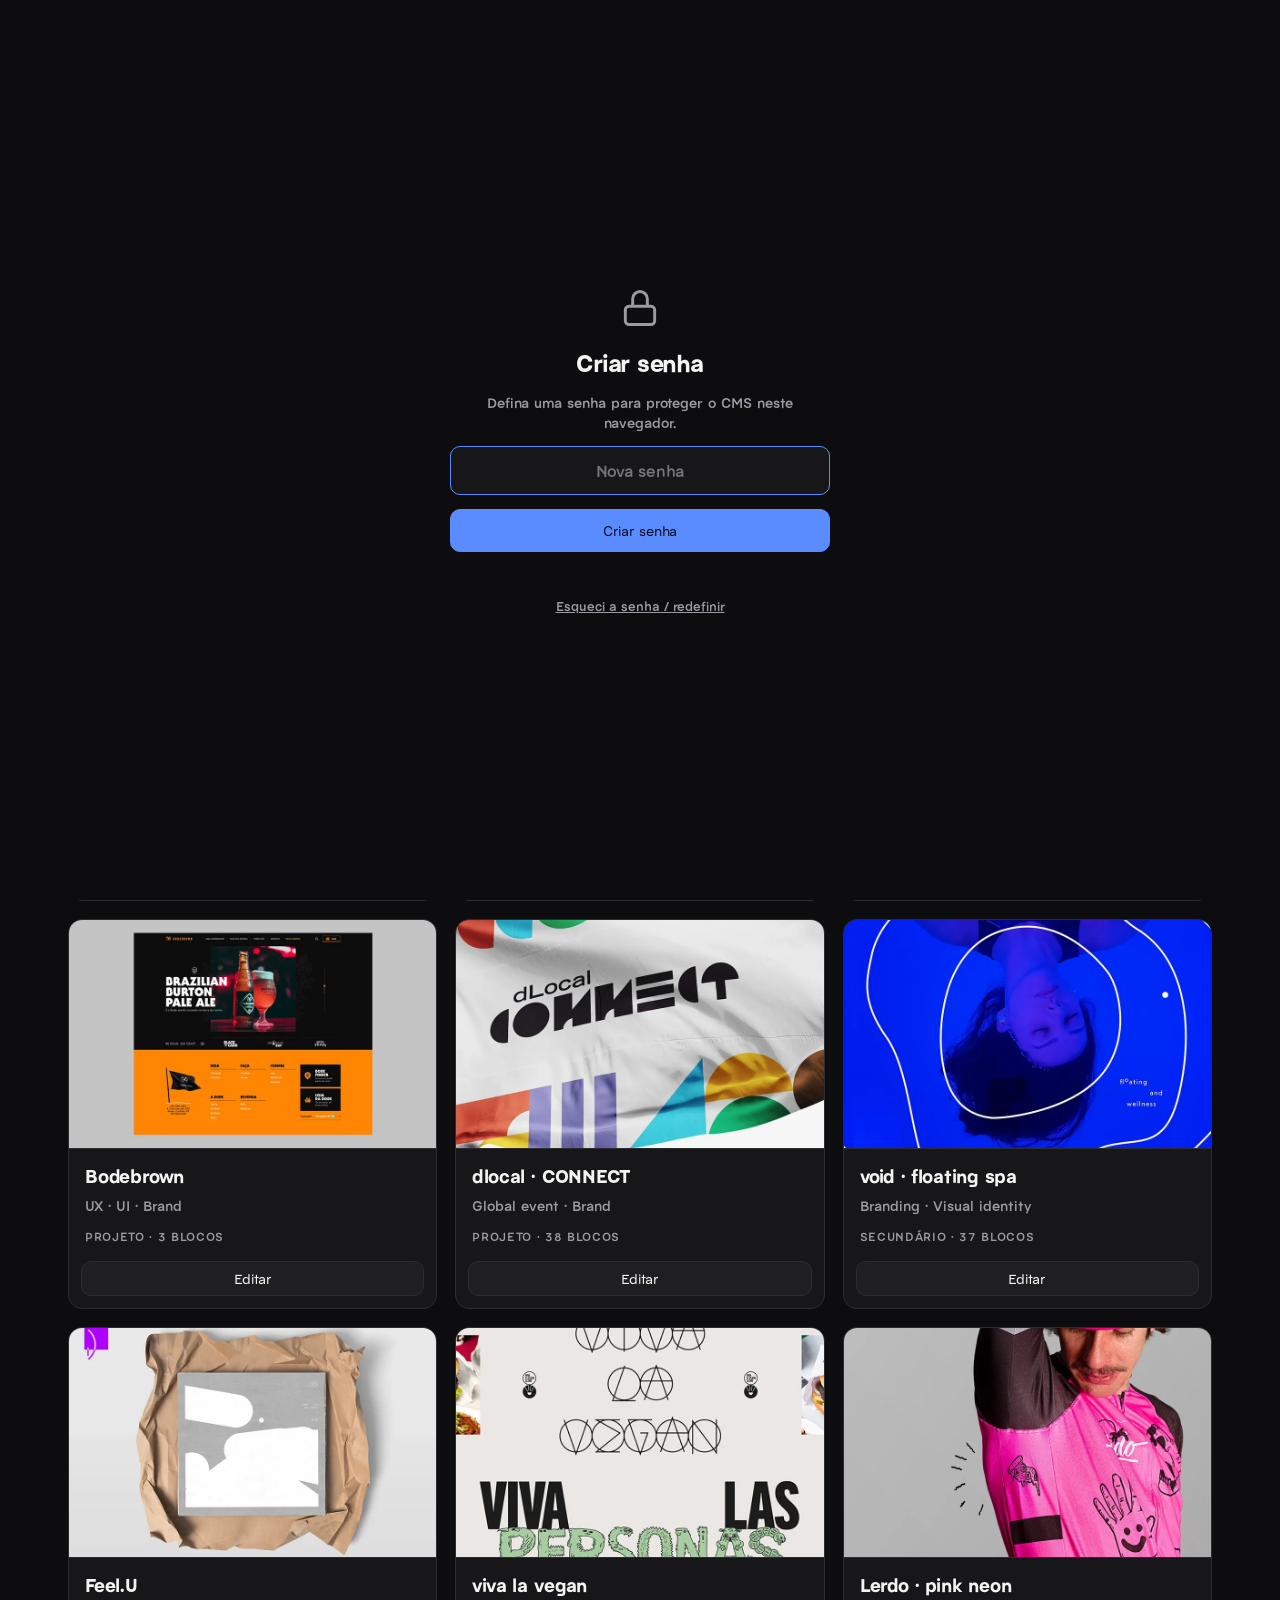
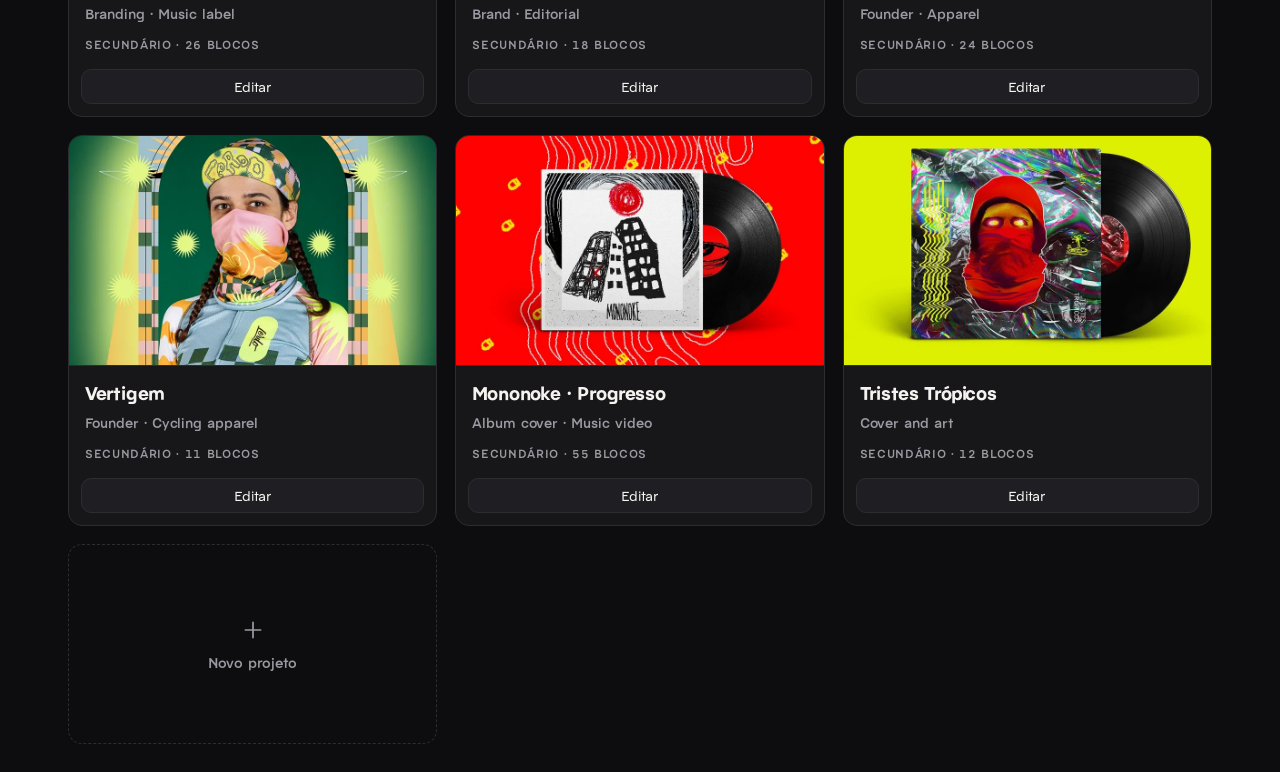
==== commit f7b0db16: "CMS: Publicar no servidor local salva o arquivo e faz commit+push sem token Co-Authored-By: Claude F" ====
--- a/cms.html
+++ b/cms.html
@@ -1277,6 +1277,9 @@
    Contents: write on the portifa repo, kept in this browser's localStorage);
    Vercel then auto-deploys. Works from any origin (localhost or the live CMS). */
 const GH = { owner: 'marcos666carv', repo: 'portifa', path: 'data/projects.json', branch: 'main', key: 'gh-token' };
+/* rodando no servidor local (cms-server.py)? então Publicar salva o arquivo local
+   e o próprio servidor commita e dá push — sem token, e o site/ na pasta nunca fica pra trás */
+const IS_LOCAL_SERVER = (location.hostname === '127.0.0.1' || location.hostname === 'localhost');
 function utf8ToBase64(str){ return btoa(unescape(encodeURIComponent(str))); }
 function ghToken(force){
   let t = force ? '' : (localStorage.getItem(GH.key) || '');
@@ -1305,16 +1308,35 @@
 
 async function publishToSite(){
   const btn = document.getElementById('publishBtn');
-  const token = ghToken();
-  if (!token){ showPub('err', 'Publicação cancelada — nenhum token informado.'); return; }
-  const api = `https://api.github.com/repos/${GH.owner}/${GH.repo}/contents/${GH.path}`;
-  const headers = { 'Authorization': 'Bearer ' + token, 'Accept': 'application/vnd.github+json', 'X-GitHub-Api-Version': '2022-11-28' };
   migrateAll();
   const rev = Date.now();                                 // revision stamp: lets other browsers detect the site moved ahead
   const payload = { version: state.version || 1, revision: rev, generatedFrom: 'cms', count: state.projects.length,
                     projects: state.projects, montage: state.montage || [], craft: state.craft || [] };
   const json = JSON.stringify(payload, null, 2);
   if (json.length > 8_000_000){ showPub('err', 'Muito grande (' + Math.round(json.length/1e6) + 'MB) — imagens enviadas viram base64. Reduza antes de publicar.'); return; }
+
+  if (IS_LOCAL_SERVER){                                   // caminho local: o servidor grava o arquivo, commita e dá push
+    const label = btn.innerHTML; btn.classList.add('busy'); btn.innerHTML = 'Publicando…';
+    showPub('busy', 'Salvando o arquivo local e enviando pro site…');
+    try {
+      const r = await fetch('/api/publish', { method: 'POST', headers: { 'Content-Type': 'application/json' }, body: json });
+      const pj = await r.json().catch(() => ({}));
+      if (!r.ok || !pj.ok) throw new Error(pj.error || ('HTTP ' + r.status + ' — o servidor local é o cms-server.py? (python3 cms-server.py)'));
+      try { localStorage.setItem(BASE_REV, String(rev)); } catch(e){}
+      showPub('ok', 'Publicado ✓ ' + (pj.commit ? '(commit ' + pj.commit.slice(0,7) + '). ' : '(' + (pj.note || 'sem mudanças') + '). ') + 'Arquivo local salvo; o site atualiza em ~1 min.', { href: 'https://marcoscarvalho.work', text: 'Abrir o site →' });
+      toast('Publicado ✓');
+    } catch (err){
+      showPub('err', 'Falha ao publicar: ' + (err.message || err));
+    } finally {
+      btn.classList.remove('busy'); btn.innerHTML = label;
+    }
+    return;
+  }
+
+  const token = ghToken();
+  if (!token){ showPub('err', 'Publicação cancelada — nenhum token informado.'); return; }
+  const api = `https://api.github.com/repos/${GH.owner}/${GH.repo}/contents/${GH.path}`;
+  const headers = { 'Authorization': 'Bearer ' + token, 'Accept': 'application/vnd.github+json', 'X-GitHub-Api-Version': '2022-11-28' };
   const content = utf8ToBase64(json);
   const label = btn.innerHTML; btn.classList.add('busy'); btn.innerHTML = 'Publicando…';
   showPub('busy', 'Publicando no repositório…');
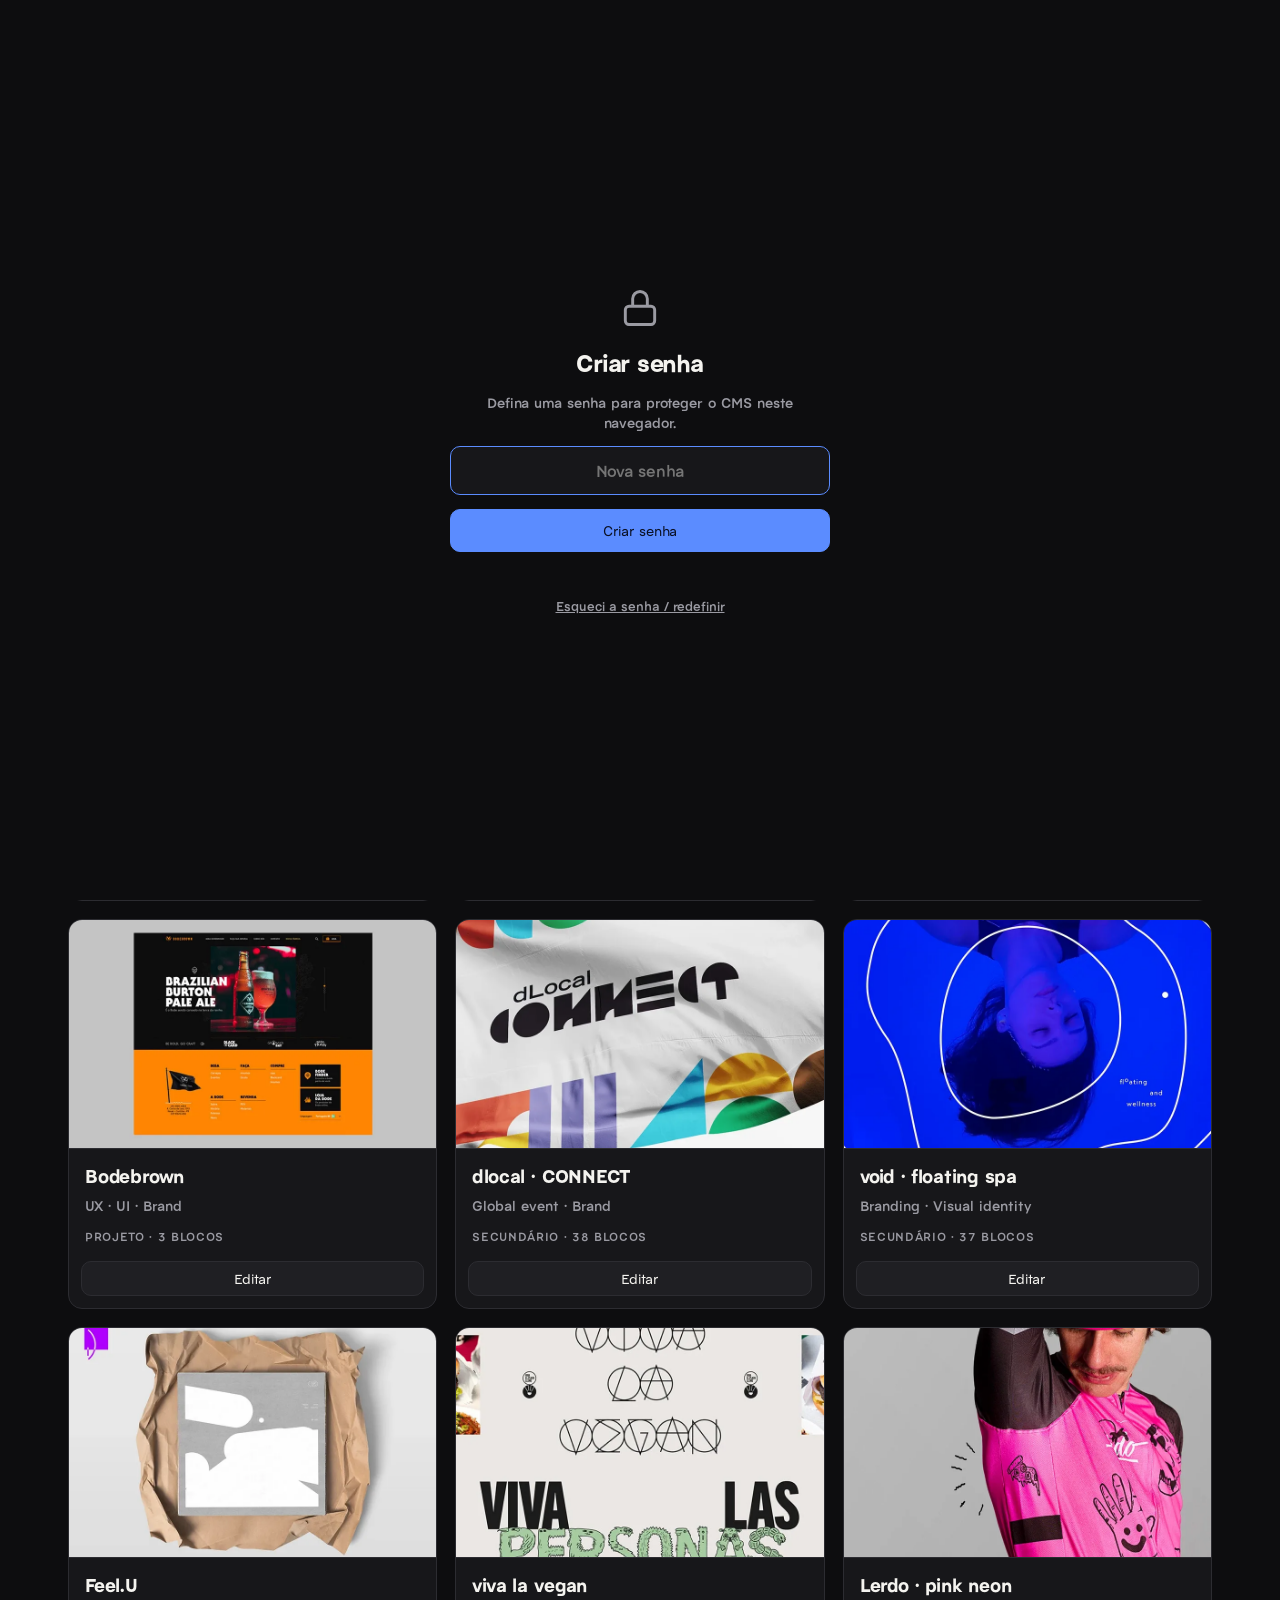
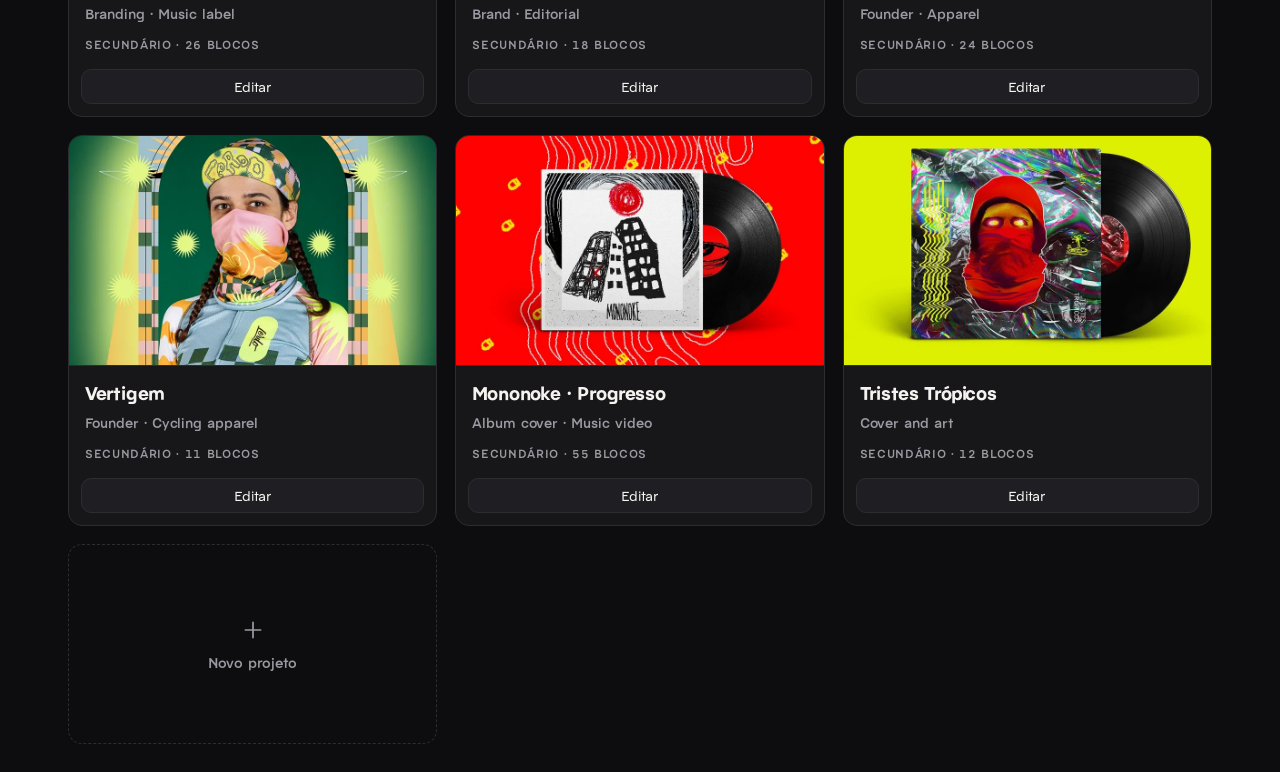
==== commit bb40e05f: "Site v2: narrativa reestruturada em três páginas A v1 argumentava e depois mostrava; esta mostra e d" ====
--- a/cms.html
+++ b/cms.html
@@ -287,6 +287,8 @@
   color:var(--muted);cursor:pointer;margin-left:auto;user-select:none}
 .bsel input{width:13px;height:13px;margin:0;accent-color:var(--accent)}
 .block .bhead .del{margin-left:12px}
+.block .bhead .dl{color:var(--muted);font-size:12px;padding:4px 8px;border-radius:6px;margin-left:12px}
+.block .bhead .dl:hover{color:var(--fg);background:rgba(255,255,255,.08)}
 .block.imgblock .bhead .del{margin-left:12px}
 .block.grouped{border-color:#3a5bd0}
 .block.grouped::before{content:"";position:absolute;left:0;top:0;bottom:0;width:3px;background:var(--accent);border-radius:3px 0 0 3px}
@@ -369,7 +371,7 @@
     <svg viewBox="0 0 24 24"><path d="M21 15v4a2 2 0 0 1-2 2H5a2 2 0 0 1-2-2v-4"/><path d="M7 10l5-5 5 5"/><path d="M12 15V3"/></svg>
     Exportar
   </button>
-  <button class="btn" id="homeBtn" title="Editar a home: montagem de abertura e grade de craft">
+  <button class="btn" id="homeBtn" title="Editar a montagem de abertura da home e a faixa de loose craft">
     <svg viewBox="0 0 24 24"><path d="M3 9l9-7 9 7v11a2 2 0 0 1-2 2H5a2 2 0 0 1-2-2z"/><path d="M9 22V12h6v10"/></svg>
     Home
   </button>
@@ -469,13 +471,13 @@
     </div>
     <p class="cfghint">Marque “logo” nas marcas CEROL (SVG) — elas aparecem centralizadas; as fotos ocupam a tela inteira. Arraste para reordenar.</p>
 
-    <div class="sectlabel" style="margin-top:30px">Craft <span style="opacity:.7">— a grade solta abaixo dos cases</span></div>
+    <div class="sectlabel" style="margin-top:30px">Loose craft <span style="opacity:.7">— a faixa horizontal da página Graphic &amp; craft</span></div>
     <div class="sgal" id="galCraft"></div>
     <div class="addblocks">
       <button class="btn" id="craftUpload"><svg viewBox="0 0 24 24"><path d="M21 15v4a2 2 0 0 1-2 2H5a2 2 0 0 1-2-2v-4"/><path d="M7 10l5-5 5 5"/><path d="M12 15V3"/></svg> Enviar imagens</button>
       <button class="btn" id="craftFromCases"><svg viewBox="0 0 24 24"><rect x="3" y="3" width="18" height="18" rx="2"/><path d="M3 15l5-5 4 4 3-3 6 6"/></svg> Escolher dos cases</button>
     </div>
-    <p class="cfghint">Arraste para reordenar. Clicar em um tile na home abre a imagem grande (lightbox).</p>
+    <p class="cfghint">Arraste para reordenar — a faixa lê nesta ordem, em duas fileiras que correm para o lado. Clicar em um tile na página abre a imagem grande (lightbox).</p>
   </div>
   <div class="dfoot">
     <span class="saved"><span class="dot"></span> Salvo automaticamente</span>
@@ -624,6 +626,60 @@
   });
 }
 
+/* reencoda uma imagem data: (base64) menor — webp, com teto de dimensão.
+   GIFs ficam como estão (canvas achataria a animação). Devolve {src,w,h}. */
+function shrinkDataUrl(src, maxDim, quality){
+  return new Promise(resolve => {
+    const keep = () => resolve({ src, w: null, h: null });
+    if (!src || !src.startsWith('data:image/') || src.startsWith('data:image/gif')) return keep();
+    const img = new Image();
+    img.onerror = keep;
+    img.onload = () => {
+      let w = img.naturalWidth, h = img.naturalHeight;
+      /* limita a LARGURA em maxDim e a altura em 4×maxDim — usar o lado maior
+         destruía imagens muito compridas (uma tira 1:14 virava 78px de largura) */
+      const s = Math.min(1, maxDim / w, (maxDim * 4) / h);
+      if (s < 1){ w = Math.round(w * s); h = Math.round(h * s); }
+      const c = document.createElement('canvas');
+      c.width = w; c.height = h;
+      c.getContext('2d').drawImage(img, 0, 0, w, h);
+      let out = c.toDataURL('image/webp', quality);
+      if (!out.startsWith('data:image/webp')) out = c.toDataURL('image/jpeg', quality);
+      if (out.length >= src.length) return keep();      // só troca se realmente encolher
+      resolve({ src: out, w, h });
+    };
+    img.src = src;
+  });
+}
+
+/* passa por todo o rascunho reduzindo imagens embutidas (publicação automática:
+   "reduza automaticamente quando for assim") */
+async function shrinkEmbeddedImages(maxDim, quality){
+  let changed = 0;
+  const conv = async (obj, key, isBlock) => {
+    const v = obj[key];
+    if (typeof v !== 'string' || !v.startsWith('data:image/')) return;
+    const r = await shrinkDataUrl(v, maxDim, quality);
+    if (r.src !== v){
+      obj[key] = r.src; changed++;
+      if (isBlock && r.w && r.h){ obj.w = r.w; obj.h = r.h; }
+    }
+  };
+  for (const p of state.projects){
+    await conv(p, 'cover'); await conv(p, 'firstImage');
+    for (let i = 0; i < (p.hoverImages || []).length; i++) await conv(p.hoverImages, i);
+    for (const b of p.blocks || []) await conv(b, 'src', true);
+    for (const sp of p.subprojects || []){
+      for (let i = 0; i < (sp.hoverImages || []).length; i++) await conv(sp.hoverImages, i);
+      for (const b of sp.blocks || []) await conv(b, 'src', true);
+    }
+  }
+  for (const m of state.montage || []) await conv(m, 'src');
+  for (const c of state.craft || []) await conv(c, 'src');
+  if (changed) save();
+  return changed;
+}
+
 /* ============ password gate (light client-side deterrent, NOT real security:
    the data lives in localStorage and is readable via devtools) ============ */
 async function sha(s){
@@ -1033,6 +1089,36 @@
   });
 }
 
+/* baixa o arquivo original de um bloco de imagem (asset do site, data: ou IndexedDB) */
+async function downloadBlockImage(b){
+  try {
+    let blob, name = '';
+    if (b.mediaId){
+      blob = await getMediaBlob(b.mediaId);
+      name = 'media-' + b.mediaId;
+    } else if (b.src){
+      if (!b.src.startsWith('data:')) name = b.src.split('?')[0].split('/').slice(-2).join('-');
+      else name = 'imagem-' + (b.id || 'cms');
+      const r = await fetch(b.src);
+      if (!r.ok) throw new Error('HTTP ' + r.status);
+      blob = await r.blob();
+    }
+    if (!blob) throw new Error('imagem não encontrada');
+    if (!/\.[a-z0-9]{2,5}$/i.test(name)){
+      const ext = ((blob.type.split('/')[1] || 'webp').split('+')[0]).replace('jpeg', 'jpg');
+      name += '.' + ext;
+    }
+    const a = document.createElement('a');
+    a.href = URL.createObjectURL(blob); a.download = name;
+    a.click(); URL.revokeObjectURL(a.href);
+    toast('Baixado: ' + name);
+  } catch (e){
+    // sem CORS (imagem externa) o fetch falha — abre numa aba pra salvar manualmente
+    if (b.src && !b.src.startsWith('data:')) { window.open(b.src, '_blank'); return; }
+    toast('Falha ao baixar: ' + (e.message || e));
+  }
+}
+
 function renderBlock(b){
   const el = document.createElement('div');
   el.className = 'block';
@@ -1071,6 +1157,10 @@
       renderBlocks();
     });
     head.insertBefore(sel, del);
+    const dl = document.createElement('button');
+    dl.className = 'dl'; dl.textContent = 'Baixar'; dl.title = 'Baixar o arquivo original desta imagem';
+    dl.addEventListener('click', () => downloadBlockImage(b));
+    head.insertBefore(dl, del);
   }
   el.appendChild(head);
 
@@ -1312,14 +1402,26 @@
   const rev = Date.now();                                 // revision stamp: lets other browsers detect the site moved ahead
   const payload = { version: state.version || 1, revision: rev, generatedFrom: 'cms', count: state.projects.length,
                     projects: state.projects, montage: state.montage || [], craft: state.craft || [] };
-  const json = JSON.stringify(payload, null, 2);
-  if (json.length > 8_000_000){ showPub('err', 'Muito grande (' + Math.round(json.length/1e6) + 'MB) — imagens enviadas viram base64. Reduza antes de publicar.'); return; }
+  let json = JSON.stringify(payload, null, 2);
+  if (json.length > 8_000_000){
+    // rascunho estourou o limite: reduz as imagens embutidas automaticamente e tenta de novo
+    showPub('busy', 'Rascunho grande (' + Math.round(json.length/1e6) + 'MB) — reduzindo imagens automaticamente…');
+    for (const [maxDim, quality] of [[1600, .82], [1100, .7]]){
+      await shrinkEmbeddedImages(maxDim, quality);
+      payload.projects = state.projects; payload.montage = state.montage || []; payload.craft = state.craft || [];
+      json = JSON.stringify(payload, null, 2);
+      if (json.length <= 8_000_000) break;
+    }
+    if (json.length > 8_000_000){ showPub('err', 'Ainda muito grande (' + Math.round(json.length/1e6) + 'MB) mesmo reduzindo — algum vídeo/GIF pesado embutido? Remova-o e tente de novo.'); return; }
+  }
 
   if (IS_LOCAL_SERVER){                                   // caminho local: o servidor grava o arquivo, commita e dá push
     const label = btn.innerHTML; btn.classList.add('busy'); btn.innerHTML = 'Publicando…';
     showPub('busy', 'Salvando o arquivo local e enviando pro site…');
     try {
-      const r = await fetch('/api/publish', { method: 'POST', headers: { 'Content-Type': 'application/json' }, body: json });
+      const r = await fetch('/api/publish', { method: 'POST',
+        headers: { 'Content-Type': 'application/json', 'X-Base-Revision': String(Number(localStorage.getItem(BASE_REV) || 0)) },
+        body: json });
       const pj = await r.json().catch(() => ({}));
       if (!r.ok || !pj.ok) throw new Error(pj.error || ('HTTP ' + r.status + ' — o servidor local é o cms-server.py? (python3 cms-server.py)'));
       try { localStorage.setItem(BASE_REV, String(rev)); } catch(e){}
@@ -1363,11 +1465,28 @@
     btn.classList.remove('busy'); btn.innerHTML = label;
   }
 }
-document.getElementById('publishBtn').addEventListener('click', (e) => {
-  if (e.shiftKey){ ghToken(true); showPub('ok', 'Token atualizado neste navegador.'); setTimeout(hidePub, 2500); return; }
-  if (!state.projects.length){ showPub('err', 'Nada pra publicar — carregue os projetos primeiro (Puxar do site).'); return; }
-  if (confirm('Publicar o estado atual direto no site?\nIsso sobrescreve o data/projects.json publicado.')) publishToSite();
-});
+/* confirmação sem confirm(): navegadores podem bloquear diálogos da página
+   (aí o clique morre sem feedback nenhum). Primeiro clique arma o botão,
+   segundo clique publica; 5s sem confirmar, desarma. */
+(() => {
+  const btn = document.getElementById('publishBtn');
+  const originalLabel = btn.innerHTML;
+  let armTimer = null;
+  const disarm = () => { clearTimeout(armTimer); btn.dataset.armed = ''; btn.innerHTML = originalLabel; };
+  btn.addEventListener('click', (e) => {
+    if (e.shiftKey){ ghToken(true); showPub('ok', 'Token atualizado neste navegador.'); setTimeout(hidePub, 2500); return; }
+    if (!state.projects.length){ showPub('err', 'Nada pra publicar — carregue os projetos primeiro (Puxar do site).'); return; }
+    if (btn.dataset.armed !== '1'){
+      btn.dataset.armed = '1';
+      btn.innerHTML = 'Confirmar publicação?';
+      showPub('warn', 'Isso sobrescreve o conteúdo publicado no site. Clique de novo em "Confirmar publicação?" pra seguir.');
+      armTimer = setTimeout(() => { disarm(); hidePub(); }, 5000);
+      return;
+    }
+    disarm(); hidePub();
+    publishToSite();
+  });
+})();
 
 const importInput = Object.assign(document.createElement('input'), { type:'file', accept:'application/json' });
 document.getElementById('importBtn').addEventListener('click', () => { importInput.value = ''; importInput.click(); });
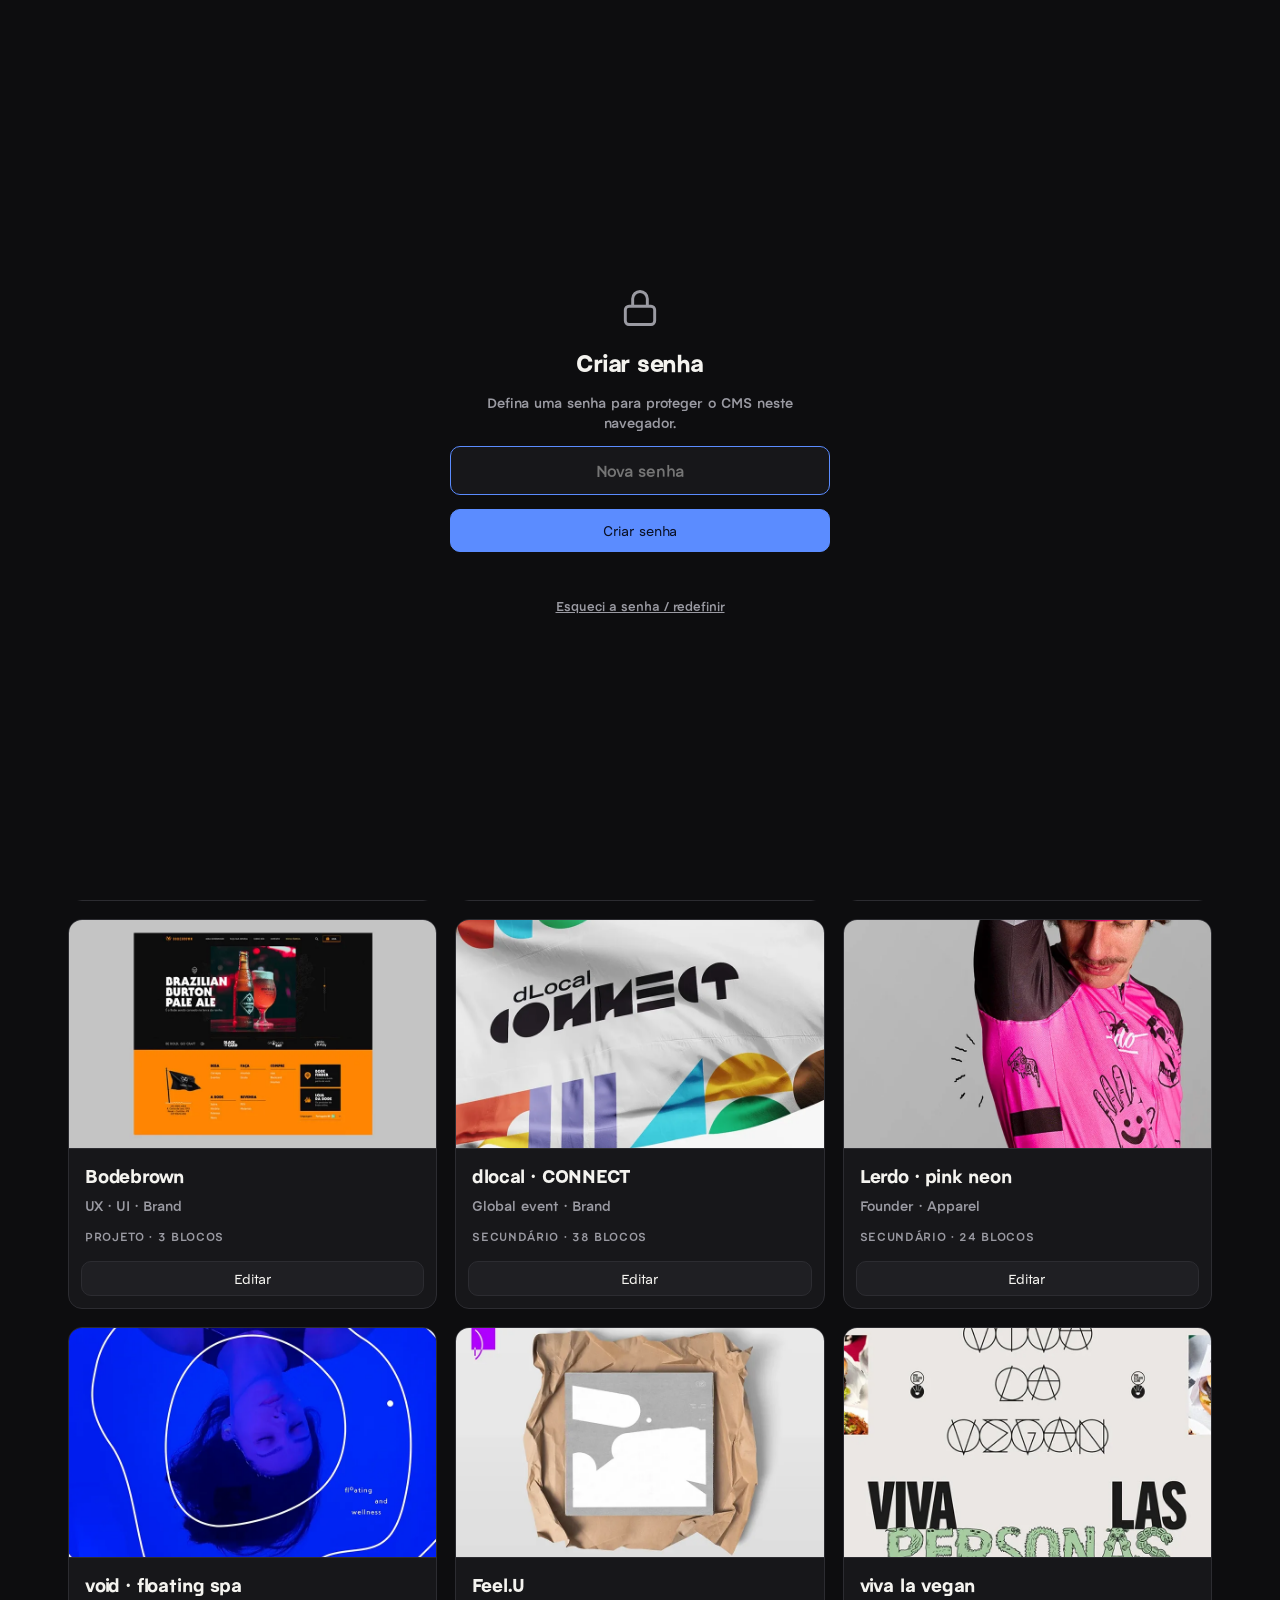
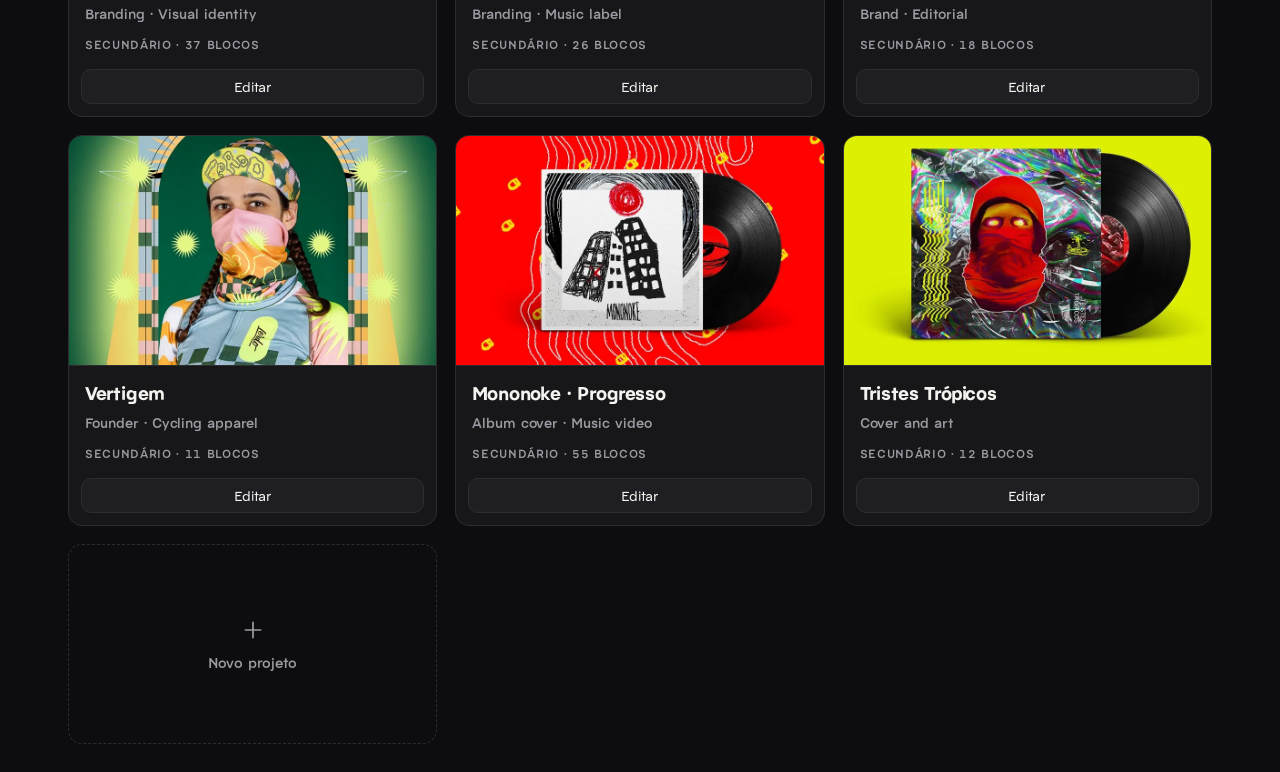
==== commit f6656c1a: "Loose craft: peça em destaque 2x2, e a capa animada como vídeo - Um tile pode ocupar o espaço de qua" ====
--- a/cms.html
+++ b/cms.html
@@ -477,7 +477,7 @@
       <button class="btn" id="craftUpload"><svg viewBox="0 0 24 24"><path d="M21 15v4a2 2 0 0 1-2 2H5a2 2 0 0 1-2-2v-4"/><path d="M7 10l5-5 5 5"/><path d="M12 15V3"/></svg> Enviar imagens</button>
       <button class="btn" id="craftFromCases"><svg viewBox="0 0 24 24"><rect x="3" y="3" width="18" height="18" rx="2"/><path d="M3 15l5-5 4 4 3-3 6 6"/></svg> Escolher dos cases</button>
     </div>
-    <p class="cfghint">Arraste para reordenar — a faixa lê nesta ordem, em duas fileiras que correm para o lado. Clicar em um tile na página abre a imagem grande (lightbox).</p>
+    <p class="cfghint">Arraste para reordenar — a faixa lê nesta ordem, em duas fileiras que correm para o lado. Marque <b>grande</b> para a peça ocupar o espaço de quatro. Clicar em um tile na página abre a imagem grande (lightbox).</p>
   </div>
   <div class="dfoot">
     <span class="saved"><span class="dot"></span> Salvo automaticamente</span>
@@ -1562,9 +1562,15 @@
     t.innerHTML = `<img src="${it.src}" alt="">` +
       `<span class="ord">${i + 1}</span>` +
       `<button class="rm" title="Remover">✕</button>` +
-      (name === 'montage' ? `<label class="sym"><input type="checkbox" ${it.sym ? 'checked' : ''}> logo</label>` : '');
+      (name === 'montage'
+        ? `<label class="sym"><input type="checkbox" ${it.sym ? 'checked' : ''}> logo</label>`
+        : `<label class="sym"><input type="checkbox" ${it.big ? 'checked' : ''}> grande</label>`);
     t.querySelector('.rm').addEventListener('click', e => { e.stopPropagation(); state[name] = arr.filter(x => x.id !== it.id); save(); renderGal(name); });
-    if (name === 'montage') t.querySelector('.sym input').addEventListener('change', e => { it.sym = e.target.checked; save(); });
+    t.querySelector('.sym input').addEventListener('change', e => {
+      if (name === 'montage') it.sym = e.target.checked;
+      else it.big = e.target.checked;   // ocupa 2x2 na faixa
+      save();
+    });
     t.addEventListener('dragstart', () => { galDragId = it.id; t.classList.add('dragging'); });
     t.addEventListener('dragend', () => { galDragId = null; host.querySelectorAll('.stile').forEach(x => x.classList.remove('dragging','over')); });
     t.addEventListener('dragover', e => { e.preventDefault(); t.classList.add('over'); });
